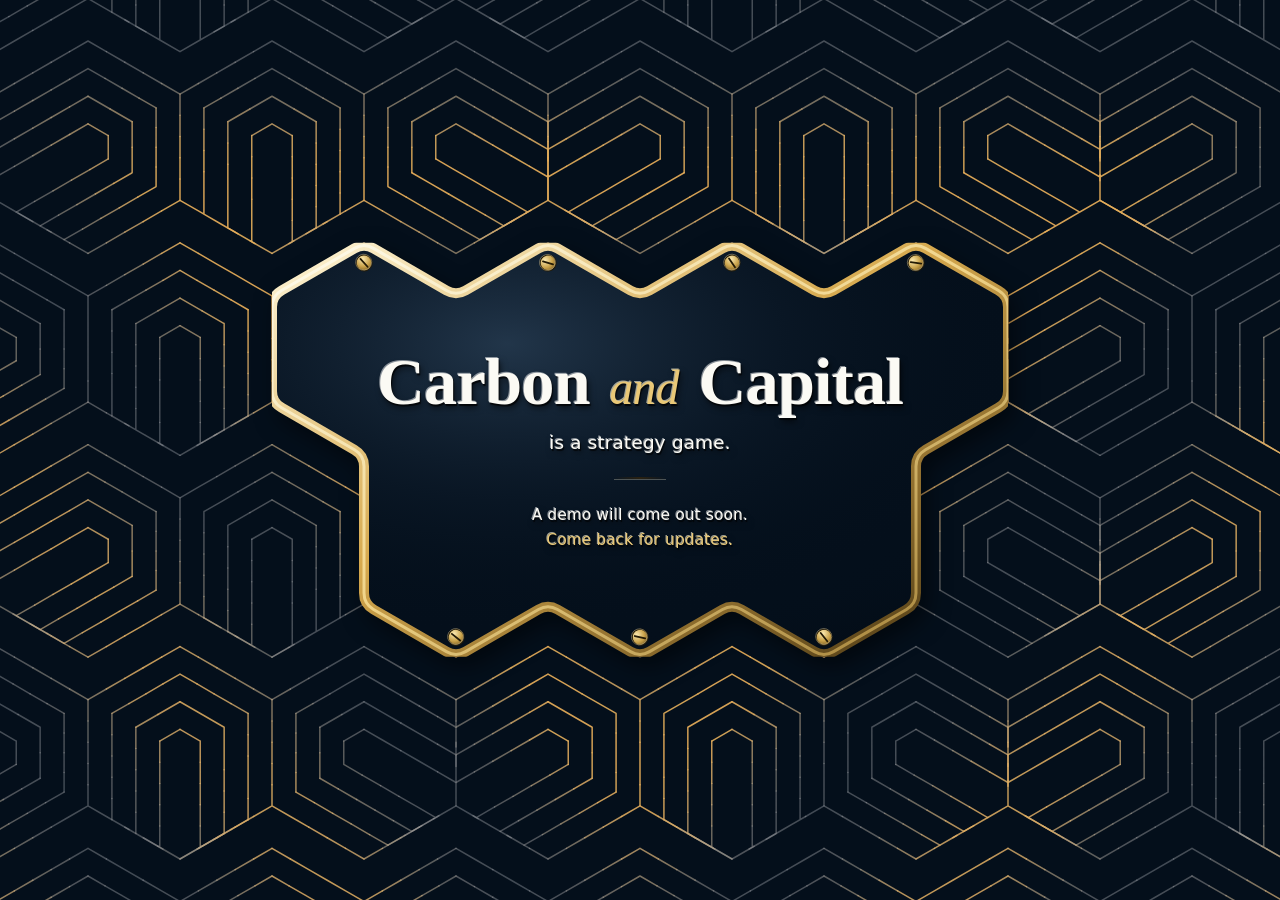
==== public/index.html @ 2b569149 "Revert to the serif title + 7-hex plate Scrap the hex-letter experiments (letters set into hexes, si" ====
<!DOCTYPE html>
<html lang="en">
<head>
  <meta charset="UTF-8">
  <meta name="viewport" content="width=device-width, initial-scale=1.0">
  <title>Carbon and Capital</title>
  <meta name="description" content="Carbon and Capital is a strategy game. A demo is coming soon.">
  <link rel="icon" href="data:image/svg+xml,%3Csvg xmlns='http://www.w3.org/2000/svg' viewBox='0 0 32 32'%3E%3Crect width='32' height='32' rx='16' fill='%230F1A17'/%3E%3Cpath d='M16 2a14 14 0 000 28z' fill='%2374B89A'/%3E%3Cpath d='M16 2a14 14 0 010 28z' fill='%23CBA255'/%3E%3C/svg%3E">
  <style>
    :root{
      --bg:#040F1B;          /* empire-view navy */
      --ink:#ECEAE1;
      --capital:#CBA255;
      --muted:#899A91;
      --rule:rgba(236,234,225,0.14);
      --font-display:"Iowan Old Style","Palatino Linotype","Book Antiqua",Palatino,Georgia,serif;
      --font-body:ui-sans-serif,system-ui,-apple-system,"Segoe UI",Roboto,Helvetica,Arial,sans-serif;
    }
    *{box-sizing:border-box;margin:0;padding:0;}
    html,body{height:100%;}
    body{
      font-family:var(--font-body);
      color:var(--ink);
      background:var(--bg);
      min-height:100svh;
      display:flex;
      align-items:center;
      justify-content:center;
      padding:2rem;
      text-align:center;
      -webkit-font-smoothing:antialiased;
      text-rendering:optimizeLegibility;
      overflow:hidden;
    }
    #hexbg{
      position:fixed;
      inset:0;
      width:100%;
      height:100%;
      z-index:0;
      pointer-events:none;
    }
    /* The metallic 7-hex plate (union of 4 top + 3 bottom hexes, gaps bridged) that the
       text sits on. Positioned to the viewport centre, matching the flex-centred <main>. */
    #plate{
      position:fixed;
      left:50%;
      top:50%;
      transform:translate(-50%,-50%);
      z-index:1;
      /* 736 = the viewBox width, so on desktop the plate renders at scale 1 and its hexes are
         exactly the background hex size (92px half-width) — the grid is then snapped to it. */
      width:min(736px,94vw);
      height:auto;
      pointer-events:none;
      /* Raised off the background: soft cast shadow down-and-right. */
      filter:drop-shadow(6px 9px 11px rgba(0,0,0,0.5));
    }
    main{
      position:relative;
      z-index:2;
      max-width:34rem;
      animation:rise .8s cubic-bezier(.2,.7,.2,1) both;
    }
    /* Embossed text on the navy plate: top-left highlight, bottom-right seat shadow, soft cast shade. */
    .emboss-white{
      color:#FBFAF4;
      text-shadow:
        -1px -1px 0.5px rgba(255,255,255,0.5),
         1px  1.5px 1px rgba(0,0,0,0.75),
         2px  4px  6px rgba(0,0,0,0.55);
    }
    .emboss-gold{
      color:#E9C877;
      text-shadow:
        -1px -1px 0.5px rgba(255,247,216,0.62),
         1px  1.5px 1px rgba(0,0,0,0.75),
         2px  4px  6px rgba(0,0,0,0.55);
    }
    .title{
      font-family:var(--font-display);
      font-weight:600;
      letter-spacing:-0.012em;
      line-height:1.04;
      font-size:clamp(1.8rem,6.5vw,4.15rem);
      margin-bottom:1rem;
    }
    .title .amp{
      font-style:italic;
      font-weight:400;
      font-size:.72em;
      padding:0 .08em;
    }
    .lede{
      font-size:clamp(.96rem,2.15vw,1.15rem);
      font-weight:400;
      letter-spacing:.01em;
    }
    /* Engraved divider groove on the metal. */
    .rule{
      width:3.25rem;
      height:2px;
      background:linear-gradient(90deg,transparent,rgba(54,38,12,0.75),transparent);
      box-shadow:0 1px 0 rgba(255,246,214,0.28);
      border:0;
      margin:1.5rem auto;
    }
    .note{
      font-size:clamp(.86rem,1.8vw,.95rem);
      line-height:1.65;
      letter-spacing:.015em;
    }
    .note strong{
      font-weight:500;
    }
    #animlabel{
      position:fixed;
      left:0.9rem;
      bottom:0.75rem;
      z-index:3;
      font-size:0.8rem;
      color:var(--muted);
      opacity:0;
      transition:opacity .4s ease;
      pointer-events:none;
    }
    @keyframes rise{
      from{opacity:0;transform:translateY(14px);}
      to{opacity:1;transform:none;}
    }
    /* Tighten the text block on small screens so it fits the (shorter) plate. */
    @media (max-width:480px){
      .title{margin-bottom:.55rem;}
      .lede{font-size:1rem;}
      .rule{margin:.85rem auto;}
      .note{line-height:1.5;font-size:.9rem;}
    }
    @media (prefers-reduced-motion:reduce){
      main{animation:none;}
    }
  </style>
</head>
<body>
  <canvas id="hexbg" aria-hidden="true"></canvas>

  <!-- Hex plate: the union outline of 7 hexes (4 top + 3 bottom), the inter-row gaps bridged
       by the two short vertical segments on the left (x=92) and right (x=644) so it reads as
       one continuous object. Navy interior (matches the background, clears the pattern); only
       the raised edge is gold, lit from top-left and darkening to the bottom-right. It is sized
       and grid-snapped by JS so its hexes line up exactly with the background lattice. -->
  <svg id="plate" viewBox="0 0 736 414.32" aria-hidden="true" preserveAspectRatio="xMidYMid meet">
    <defs>
      <linearGradient id="plateEdge" x1="0" y1="0" x2="1" y2="1">
        <stop offset="0"    stop-color="#FFF6D8"/>
        <stop offset="0.45" stop-color="#D6A94E"/>
        <stop offset="0.75" stop-color="#8A6A2C"/>
        <stop offset="1"    stop-color="#3E2E0F"/>
      </linearGradient>
      <linearGradient id="plateBead" x1="0" y1="0" x2="1" y2="1">
        <stop offset="0"    stop-color="#FFFDF0"/>
        <stop offset="0.5"  stop-color="#F0D488"/>
        <stop offset="1"    stop-color="#9C7A32"/>
      </linearGradient>
      <!-- metallic sheen over the navy interior: cool highlight top-left, deepening bottom-right -->
      <radialGradient id="navySheen" cx="0.32" cy="0.24" r="0.95">
        <stop offset="0"    stop-color="#3A5570" stop-opacity="0.55"/>
        <stop offset="0.4"  stop-color="#17293C" stop-opacity="0.28"/>
        <stop offset="0.75" stop-color="#040F1B" stop-opacity="0"/>
        <stop offset="1"    stop-color="#01060C" stop-opacity="0.55"/>
      </radialGradient>
      <radialGradient id="screwBody" cx="0.35" cy="0.3" r="0.85">
        <stop offset="0"    stop-color="#FBE9B0"/>
        <stop offset="0.55" stop-color="#C9A24A"/>
        <stop offset="1"    stop-color="#6E5320"/>
      </radialGradient>
      <g id="screw">
        <circle r="8" fill="url(#screwBody)" stroke="#241B06" stroke-width="1.3"/>
        <circle r="8" cx="-0.5" cy="-0.5" fill="none" stroke="#FFF3CE" stroke-width="0.7" opacity="0.45"/>
        <line x1="-4.6" y1="-2.6" x2="4.6" y2="2.6" stroke="#241B06" stroke-width="1.8" stroke-linecap="round"/>
      </g>
    </defs>
    <!-- navy interior + metal sheen (d set by JS with rounded corners) -->
    <path id="plateFill" fill="#040F1B" stroke="none"/>
    <path id="plateSheenP" fill="url(#navySheen)" stroke="none"/>
    <!-- 10px raised gold rim, lit top-left -> dark bottom-right, with a polished highlight bead -->
    <path id="plateRim" fill="none" stroke="url(#plateEdge)" stroke-width="10" stroke-linejoin="round" stroke-linecap="round"/>
    <path id="plateBeadP" fill="none" stroke="url(#plateBead)" stroke-width="3" stroke-linejoin="round" stroke-linecap="round"/>
    <!-- one screw per hex, ~20px inside the outer pointy vertex (top row -> top, bottom row -> bottom) -->
    <use href="#screw" transform="translate(92,20) rotate(18)"/>
    <use href="#screw" transform="translate(276,20) rotate(-13)"/>
    <use href="#screw" transform="translate(460,20) rotate(26)"/>
    <use href="#screw" transform="translate(644,20) rotate(-21)"/>
    <use href="#screw" transform="translate(184,394.32) rotate(9)"/>
    <use href="#screw" transform="translate(368,394.32) rotate(-17)"/>
    <use href="#screw" transform="translate(552,394.32) rotate(22)"/>
  </svg>

  <main>
    <h1 class="title">
      <span class="emboss-white">Carbon</span> <span class="amp emboss-gold">and</span> <span class="emboss-white">Capital</span>
    </h1>
    <p class="lede emboss-white">is a strategy game.</p>
    <div class="rule" role="presentation"></div>
    <p class="note"><strong class="emboss-white">A demo will come out soon.</strong><br><span class="emboss-gold">Come back for updates.</span></p>
  </main>
  <div id="animlabel"></div>

  <script>
  // Empire-view hex background — a direct port of the game's empire_hex_bg.gd.
  //
  // A navy backdrop tiled with regular hexagons in an offset (brick) layout, rows pulled
  // apart so the gap reads as a zig-zag separator. Inside each cell sit nested inner hexes
  // built as an anchored inward offset of the outer hex (two edges stay flush, the rest
  // move inward by a constant gap), leaning left / straight up / right, cycling along the row.
  //
  // Every line rests light grey and lights to bright gold where the animation's wavefront is.
  // Brightness is sampled per point along each subdivided edge, so the gold is a moving band
  // with a gaussian falloff, not a whole-cell fill. Four modes (keys 1-4, or "a" to cycle):
  //   1 title ripples  — triangular wavefronts (flat top, acute left/right, rounded corners)
  //                       radiating out of the title text; solid-gold crest with wide shoulders
  //   2 wave gradient  — gaussian crest bands roll diagonally across the field
  //   3 flowing glow   — an organic noise cloud of brightness drifts over the field
  //   4 hex explosions — 1 random hex erupts in an expanding ring; then 2 clash; repeat
  (function () {
    "use strict";

    const SQRT3 = 1.7320508;

    const NAVY = "#040F1B";                       // Color(0.015, 0.058, 0.105)
    const GREY = { r: 158, g: 163, b: 171, a: 0.40 };
    const GOLD = { r: 237, g: 176, b: 84,  a: 0.95 };

    // Geometry knobs (identical to the game).
    const HEX_HW = 92.0;            // cell half-width (outer hex is regular)
    const ROW_GAP_FRAC = 0.20;      // gap between rows as a fraction of cell height
    const INNER = 3;                // nested inner hexes per cell
    const GAP_FRAC = 0.26;          // inward gap between nests, as a fraction of hw
    const LINE_W = 1.5;

    const BAND = 0.46 * HEX_HW;     // gaussian half-width of the lit band
    const SEG_LEN = 18.0;           // px between sampled points along each edge

    // Animation 1 — triangular ripples radiating from the title text.
    const R_WAVELEN = 300.0;        // px between successive triangle rings
    const R_SPEED = 0.42;           // rings per second, expanding outward
    const R_CORE_HALF = 15.0;       // half of the 30px solid-gold crest
    const R_BAND = 64.0;            // px gaussian shoulder each side of the core (~2x the old width)
    const R_ROUND = 26.0;           // corner-rounding radius in px (softens the triangle's max)
    // Downward triangle (flat top, acute left/right corners) — shape only; growth is homothetic
    // about its incentre, which we pin to the text centre. Corners: top-left, top-right, apex.
    const R_TRI = [[-1.0, -0.5], [1.0, -0.5], [0.0, 0.78]];
    // Animation 2 — wave gradient.
    const A2_DIR = { x: 0.80, y: 0.60 };
    const A2_WAVELEN = 300.0;
    const A2_SPEED = 0.5;
    // Animation 3 — flowing glow.
    const A3_SCALE = 0.0016;
    const A3_DRIFTX = 24.0;
    const A3_DRIFTY = 8.0;
    const A3_LO = 0.42;
    const A3_HI = 0.74;
    // Animation 4 — hex explosions.
    const A4_SPEED = 520.0;
    const A4_LIFE = 2.6;

    const LEVELS = 32;              // brightness quantisation for batched strokes

    const canvas = document.getElementById("hexbg");
    const ctx = canvas.getContext("2d");
    const label = document.getElementById("animlabel");

    let mode = 1;
    let t = 0;
    let lastTs = null;
    let W = 0, H = 0;
    let loops = [];                 // Array<Float32Array> — flattened x,y point pairs
    let C = { x: 0, y: 0 };         // ripple origin = centre of the title text
    let triN = [];                  // unit outward normals of the ripple triangle's 3 edges
    let gridOX = 0, gridOY = 0;     // phase shift so a 7-hex cluster lands under the centred plate
    let explosions = [];            // anim 4: {ox, oy, t0}
    let nextCount = 1;

    // Pre-mixed stroke styles, grey -> gold (colour AND alpha lerp, as in the game).
    const styles = [];
    for (let i = 0; i < LEVELS; i++) {
      const f = i / (LEVELS - 1);
      const r = Math.round(GREY.r + (GOLD.r - GREY.r) * f);
      const g = Math.round(GREY.g + (GOLD.g - GREY.g) * f);
      const b = Math.round(GREY.b + (GOLD.b - GREY.b) * f);
      const a = GREY.a + (GOLD.a - GREY.a) * f;
      styles.push("rgba(" + r + "," + g + "," + b + "," + a.toFixed(3) + ")");
    }

    // Deterministic RNG (the game never uses global randf).
    function mulberry32(seed) {
      let s = seed >>> 0;
      return function () {
        s = (s + 0x6D2B79F5) >>> 0;
        let z = s;
        z = Math.imul(z ^ (z >>> 15), z | 1);
        z ^= z + Math.imul(z ^ (z >>> 7), z | 61);
        return ((z ^ (z >>> 14)) >>> 0) / 4294967296;
      };
    }
    const rng = mulberry32(20260626);

    // --- 2D simplex noise (Gustavson), seeded — anim 3's FastNoiseLite stand-in. ---
    const perm = new Uint8Array(512);
    (function () {
      const p = new Uint8Array(256);
      for (let i = 0; i < 256; i++) p[i] = i;
      const nrng = mulberry32(1337);
      for (let i = 255; i > 0; i--) {
        const j = Math.floor(nrng() * (i + 1));
        const tmp = p[i]; p[i] = p[j]; p[j] = tmp;
      }
      for (let i = 0; i < 512; i++) perm[i] = p[i & 255];
    })();
    const GRAD = [1,1,-1,1,1,-1,-1,-1,1,0,-1,0,1,0,-1,0,0,1,0,-1,0,1,0,-1];
    const F2 = 0.5 * (Math.sqrt(3) - 1);
    const G2 = (3 - Math.sqrt(3)) / 6;
    function simplex2(xin, yin) {
      let n0 = 0, n1 = 0, n2 = 0;
      const s = (xin + yin) * F2;
      const i = Math.floor(xin + s), j = Math.floor(yin + s);
      const tt = (i + j) * G2;
      const x0 = xin - (i - tt), y0 = yin - (j - tt);
      let i1, j1;
      if (x0 > y0) { i1 = 1; j1 = 0; } else { i1 = 0; j1 = 1; }
      const x1 = x0 - i1 + G2, y1 = y0 - j1 + G2;
      const x2 = x0 - 1 + 2 * G2, y2 = y0 - 1 + 2 * G2;
      const ii = i & 255, jj = j & 255;
      let t0 = 0.5 - x0 * x0 - y0 * y0;
      if (t0 > 0) {
        t0 *= t0;
        const gi = (perm[ii + perm[jj]] % 12) * 2;
        n0 = t0 * t0 * (GRAD[gi] * x0 + GRAD[gi + 1] * y0);
      }
      let t1 = 0.5 - x1 * x1 - y1 * y1;
      if (t1 > 0) {
        t1 *= t1;
        const gi = (perm[ii + i1 + perm[jj + j1]] % 12) * 2;
        n1 = t1 * t1 * (GRAD[gi] * x1 + GRAD[gi + 1] * y1);
      }
      let t2 = 0.5 - x2 * x2 - y2 * y2;
      if (t2 > 0) {
        t2 *= t2;
        const gi = (perm[ii + 1 + perm[jj + 1]] % 12) * 2;
        n2 = t2 * t2 * (GRAD[gi] * x2 + GRAD[gi + 1] * y2);
      }
      return 70 * (n0 + n1 + n2);   // ~[-1, 1]
    }

    function posmod(n, m) { return ((n % m) + m) % m; }
    function smoothstep(lo, hi, x) {
      const u = Math.min(1, Math.max(0, (x - lo) / (hi - lo)));
      return u * u * (3 - 2 * u);
    }

    // -----------------------------------------------------------------------------
    // Static geometry — built once per size; per frame only colours are computed.
    // -----------------------------------------------------------------------------

    // Regular pointy-top hexagon vertices. hw = half-width, ht = half-height, sh = |y| of side verts.
    function hexVerts(cx, cy, hw, ht, sh) {
      return [
        [cx, cy - ht],        // top peak
        [cx + hw, cy - sh],   // top-right shoulder
        [cx + hw, cy + sh],   // bottom-right shoulder
        [cx, cy + ht],        // bottom peak
        [cx - hw, cy + sh],   // bottom-left shoulder
        [cx - hw, cy - sh],   // top-left shoulder
      ];
    }

    // Subdivide one closed loop (last point == first) to ~SEG_LEN spacing.
    function collectLoop(corners) {
      const pts = [];
      const n = corners.length - 1;
      for (let i = 0; i < n; i++) {
        const a = corners[i], b = corners[i + 1];
        const d = Math.hypot(b[0] - a[0], b[1] - a[1]);
        const segs = Math.max(1, Math.floor(d / SEG_LEN));
        for (let s = 0; s < segs; s++) {
          const f = s / segs;
          pts.push(a[0] + (b[0] - a[0]) * f, a[1] + (b[1] - a[1]) * f);
        }
      }
      pts.push(corners[n][0], corners[n][1]);
      loops.push(new Float32Array(pts));
    }

    function intersectLines(n0x, n0y, b0, n1x, n1y, b1) {
      const det = n0x * n1y - n0y * n1x;
      if (Math.abs(det) < 1e-6) return [0, 0];
      return [(b0 * n1y - b1 * n0y) / det, (n0x * b1 - n1x * b0) / det];
    }

    // One cell: the regular outer hex, then INNER hexes as an anchored inward offset —
    // the two anchored edges stay flush with the outer hex, every other edge moves inward
    // by k*gap, staying parallel (angles preserved). Variants cycle the anchor along the row.
    function collectCell(cx, cy, hw, ht, sh, variant) {
      const verts = hexVerts(cx, cy, hw, ht, sh);
      collectLoop(verts.concat([verts[0]]));

      let ea0 = 2, ea1 = 3;                       // straight-up: anchor sides 3 & 4
      if (variant === 0) { ea0 = 3; ea1 = 4; }    // lean-left
      else if (variant === 2) { ea0 = 1; ea1 = 2; } // lean-right

      const nrm = [], base = [];
      for (let i = 0; i < 6; i++) {
        const a = verts[i], b = verts[(i + 1) % 6];
        const mx = (a[0] + b[0]) * 0.5, my = (a[1] + b[1]) * 0.5;
        let nx = -(b[1] - a[1]), ny = b[0] - a[0];
        if (nx * (cx - mx) + ny * (cy - my) < 0) { nx = -nx; ny = -ny; }
        const len = Math.hypot(nx, ny);
        nx /= len; ny /= len;
        nrm.push([nx, ny]);
        base.push(nx * a[0] + ny * a[1]);
      }

      const gap = GAP_FRAC * hw;
      for (let k = 1; k <= INNER; k++) {
        if (k * gap >= hw * 0.95) break;
        const corners = [];
        for (let j = 0; j < 6; j++) {
          const i0 = (j + 5) % 6, i1 = j;
          const b0 = base[i0] + (i0 === ea0 || i0 === ea1 ? 0 : k * gap);
          const b1 = base[i1] + (i1 === ea0 || i1 === ea1 ? 0 : k * gap);
          corners.push(intersectLines(nrm[i0][0], nrm[i0][1], b0, nrm[i1][0], nrm[i1][1], b1));
        }
        corners.push(corners[0]);
        collectLoop(corners);
      }
    }

    function cellSpacing() {
      const ht = HEX_HW * 2 / SQRT3;
      return {
        hw: HEX_HW, ht: ht, sh: 0.5 * ht,
        colSp: 2 * HEX_HW,
        rowSp: ht + 0.5 * ht + ROW_GAP_FRAC * 2 * ht,
      };
    }

    // Phase-shift the whole lattice by (gridOX, gridOY) so one 7-hex cluster (4 top + 3 bottom)
    // lands exactly under the centred plate. The plate's A cell (its top-left hex) should sit at
    // plateCentre + (viewBoxA - viewBoxCentre) * scale; we snap the nearest grid cell there.
    function computeGridOffset() {
      const g = cellSpacing();
      const plate = document.getElementById("plate");
      if (!plate) { gridOX = 0; gridOY = 0; return; }
      const r = plate.getBoundingClientRect();
      const scale = r.width / 736;                 // viewBox width is 736
      const pcx = r.left + r.width / 2, pcy = r.top + r.height / 2;
      // A cell centre relative to the plate centre (viewBox A = 92,106.235; centre = 368,207.16)
      const ax = pcx + (92 - 368) * scale;
      const ay = pcy + (106.235 - 207.16) * scale;
      const rr0 = Math.round(ay / g.rowSp);
      gridOY = ay - rr0 * g.rowSp;
      const off = posmod(rr0, 2) * g.hw;
      const c0 = Math.round((ax - off) / g.colSp);
      gridOX = ax - (c0 * g.colSp + off);
    }

    function rebuildGeometry() {
      loops = [];
      const g = cellSpacing();
      const cols = Math.floor(W / g.colSp) + 4;
      const rows = Math.floor(H / g.rowSp) + 4;
      for (let rr = -2; rr < rows; rr++) {
        for (let c = -2; c < cols; c++) {
          const cx = c * g.colSp + posmod(rr, 2) * g.hw + gridOX;
          const cy = rr * g.rowSp + gridOY;
          collectCell(cx, cy, g.hw, g.ht, g.sh, posmod(c, 3));
        }
      }
    }

    // Unit outward normals of the ripple triangle's three edges (shape is constant).
    function buildTriNormals() {
      const p = R_TRI;
      const cx = (p[0][0] + p[1][0] + p[2][0]) / 3;
      const cy = (p[0][1] + p[1][1] + p[2][1]) / 3;
      triN = [];
      for (let i = 0; i < 3; i++) {
        const a = p[i], b = p[(i + 1) % 3];
        let nx = -(b[1] - a[1]), ny = (b[0] - a[0]);     // perpendicular to the edge
        const mx = (a[0] + b[0]) / 2, my = (a[1] + b[1]) / 2;
        if (nx * (mx - cx) + ny * (my - cy) < 0) { nx = -nx; ny = -ny; }   // point outward
        const L = Math.hypot(nx, ny);
        triN.push([nx / L, ny / L]);
      }
    }

    // Ripple origin = centre of the title + tagline block, measured from the DOM.
    function measureTextCenter() {
      const title = document.querySelector(".title");
      const lede = document.querySelector(".lede");
      if (!title) { C = { x: W / 2, y: H * 0.42 }; return; }
      const r1 = title.getBoundingClientRect();
      const r2 = lede ? lede.getBoundingClientRect() : r1;
      const left = Math.min(r1.left, r2.left), right = Math.max(r1.right, r2.right);
      const top = Math.min(r1.top, r2.top), bottom = Math.max(r1.bottom, r2.bottom);
      C = { x: (left + right) / 2, y: (top + bottom) / 2 };
    }

    function randomCellCenter() {
      const g = cellSpacing();
      const c = Math.floor(rng() * (Math.max(Math.floor(W / g.colSp), 1) + 1));
      const rr = Math.floor(rng() * (Math.max(Math.floor(H / g.rowSp), 1) + 1));
      return [c * g.colSp + posmod(rr, 2) * g.hw + gridOX, rr * g.rowSp + gridOY];
    }

    // -----------------------------------------------------------------------------
    // Brightness field — sampled per point, in [0,1]. The grey->gold lerp uses this.
    // -----------------------------------------------------------------------------

    // Triangular "distance" from the text: a soft-max of the three edge half-planes. With unit
    // normals this has |gradient| ~= 1, so it reads in pixels; its level sets are similar
    // triangles growing from the incentre (pinned to C). The soft-max rounds the corners.
    function triDist(vx, vy) {
      const t0 = triN[0][0] * vx + triN[0][1] * vy;
      const t1 = triN[1][0] * vx + triN[1][1] * vy;
      const t2 = triN[2][0] * vx + triN[2][1] * vy;
      const m = Math.max(t0, t1, t2);
      const k = 1.0 / R_ROUND;
      return m + Math.log(Math.exp((t0 - m) * k) + Math.exp((t1 - m) * k) + Math.exp((t2 - m) * k)) / k;
    }

    function bTextRipple(px, py) {
      const D = triDist(px - C.x, py - C.y);
      const u = D / R_WAVELEN - t * R_SPEED;
      const off = Math.abs((u - Math.round(u)) * R_WAVELEN);   // px to the nearest crest
      let b;
      if (off <= R_CORE_HALF) {
        b = 1.0;                                               // 30px solid-gold crest
      } else {
        const x = (off - R_CORE_HALF) / R_BAND;                // wide gaussian shoulders
        b = Math.exp(-x * x);
      }
      // Soften rings toward the far edges so the field doesn't read as a flat plaid.
      const fade = 1.0 - 0.5 * Math.min(1.0, D / Math.hypot(W, H));
      return b * fade;
    }

    function bWave(px, py) {
      const u = (px * A2_DIR.x + py * A2_DIR.y) / A2_WAVELEN - t * A2_SPEED;
      const x = (Math.abs(u - Math.round(u)) * A2_WAVELEN) / BAND;
      return Math.exp(-x * x);
    }

    function bGlow(px, py) {
      const n = simplex2((px + t * A3_DRIFTX) * A3_SCALE, (py + t * A3_DRIFTY) * A3_SCALE);
      return smoothstep(A3_LO, A3_HI, n * 0.5 + 0.5);
    }

    function bExplode(px, py) {
      let b = 0;
      for (let i = 0; i < explosions.length; i++) {
        const ex = explosions[i];
        const age = t - ex.t0;
        if (age < 0 || age > A4_LIFE) continue;
        const d = Math.hypot(px - ex.ox, py - ex.oy);
        const x = (d - age * A4_SPEED) / BAND;
        b += Math.exp(-x * x) * Math.sin(Math.PI * (age / A4_LIFE));
      }
      return Math.min(b, 1);
    }

    function brightness(px, py) {
      switch (mode) {
        case 1: return bTextRipple(px, py);
        case 2: return bWave(px, py);
        case 3: return bGlow(px, py);
        case 4: return bExplode(px, py);
      }
      return 0;
    }

    // Anim 4 state machine: when the batch fades, spawn the next — 1 hex, then 2, then 1…
    function updateExplosions() {
      explosions = explosions.filter(function (ex) { return t - ex.t0 <= A4_LIFE; });
      if (explosions.length === 0) {
        for (let i = 0; i < nextCount; i++) {
          const c = randomCellCenter();
          explosions.push({ ox: c[0], oy: c[1], t0: t });
        }
        nextCount = nextCount === 1 ? 2 : 1;
      }
    }

    // -----------------------------------------------------------------------------
    // Render — segments bucketed by quantised brightness so each frame is LEVELS strokes.
    // -----------------------------------------------------------------------------

    let buckets = [];
    function draw() {
      ctx.fillStyle = NAVY;
      ctx.fillRect(0, 0, W, H);

      if (buckets.length !== LEVELS) {
        buckets = [];
        for (let i = 0; i < LEVELS; i++) buckets.push([]);
      } else {
        for (let i = 0; i < LEVELS; i++) buckets[i].length = 0;
      }

      for (let li = 0; li < loops.length; li++) {
        const pts = loops[li];
        let bx = pts[0], by = pts[1];
        let bb = brightness(bx, by);
        for (let i = 2; i < pts.length; i += 2) {
          const nx = pts[i], ny = pts[i + 1];
          const nb = brightness(nx, ny);
          const lvl = Math.min(LEVELS - 1, Math.round(((bb + nb) * 0.5) * (LEVELS - 1)));
          buckets[lvl].push(bx, by, nx, ny);
          bx = nx; by = ny; bb = nb;
        }
      }

      ctx.lineWidth = LINE_W;
      ctx.lineCap = "round";
      for (let lvl = 0; lvl < LEVELS; lvl++) {
        const segs = buckets[lvl];
        if (segs.length === 0) continue;
        ctx.strokeStyle = styles[lvl];
        ctx.beginPath();
        for (let i = 0; i < segs.length; i += 4) {
          ctx.moveTo(segs[i], segs[i + 1]);
          ctx.lineTo(segs[i + 2], segs[i + 3]);
        }
        ctx.stroke();
      }
    }

    const reducedMotion = window.matchMedia("(prefers-reduced-motion: reduce)").matches;

    function frame(ts) {
      if (lastTs !== null) t += Math.min(0.1, (ts - lastTs) / 1000);
      lastTs = ts;
      if (mode === 4) updateExplosions();
      draw();
      if (!reducedMotion) requestAnimationFrame(frame);
    }

    function resize() {
      const dpr = Math.min(2, window.devicePixelRatio || 1);
      W = window.innerWidth;
      H = window.innerHeight;
      canvas.width = Math.round(W * dpr);
      canvas.height = Math.round(H * dpr);
      ctx.setTransform(dpr, 0, 0, dpr, 0, 0);
      computeGridOffset();
      rebuildGeometry();
      buildTriNormals();
      measureTextCenter();
      if (reducedMotion) draw();
    }

    const ANIM_NAMES = {
      1: "1 · title ripples",
      2: "2 · wave gradient",
      3: "3 · flowing glow",
      4: "4 · hex explosions",
    };
    let labelTimer = null;
    function setMode(n) {
      mode = Math.min(4, Math.max(1, n));
      explosions = [];
      nextCount = 1;
      label.textContent = ANIM_NAMES[mode];
      label.style.opacity = "1";
      clearTimeout(labelTimer);
      labelTimer = setTimeout(function () { label.style.opacity = "0"; }, 1800);
    }
    window.addEventListener("keydown", function (e) {
      if (e.key === "a" || e.key === "A") setMode(mode % 4 + 1);
      else if (e.key >= "1" && e.key <= "4") setMode(parseInt(e.key, 10));
    });
    window.setAnim = setMode;   // console handle, mirrors the game's `anim` cheat

    let resizeTimer = null;
    window.addEventListener("resize", function () {
      clearTimeout(resizeTimer);
      resizeTimer = setTimeout(resize, 150);
    });

    // The plate outline (viewBox coords) — 4 top hexes + 3 bottom, inter-row gaps bridged.
    // Rendered with slightly rounded corners so the sharp hex points don't read as cut-offs.
    const PLATE_POINTS = [
      [0, 53.12], [92, 0], [184, 53.12], [276, 0], [368, 53.12], [460, 0], [552, 53.12],
      [644, 0], [736, 53.12], [736, 159.35], [644, 212.47], [644, 254.96], [644, 361.20],
      [552, 414.32], [460, 361.20], [368, 414.32], [276, 361.20], [184, 414.32],
      [92, 361.20], [92, 254.96], [92, 212.47], [0, 159.35],
    ];
    function roundedPathD(pts, r) {
      const n = pts.length;
      let d = "";
      for (let i = 0; i < n; i++) {
        const p0 = pts[(i - 1 + n) % n], p1 = pts[i], p2 = pts[(i + 1) % n];
        const v1x = p0[0] - p1[0], v1y = p0[1] - p1[1];
        const v2x = p2[0] - p1[0], v2y = p2[1] - p1[1];
        const l1 = Math.hypot(v1x, v1y), l2 = Math.hypot(v2x, v2y);
        const r1 = Math.min(r, l1 * 0.5), r2 = Math.min(r, l2 * 0.5);
        const bx = p1[0] + v1x / l1 * r1, by = p1[1] + v1y / l1 * r1;
        const ax = p1[0] + v2x / l2 * r2, ay = p1[1] + v2y / l2 * r2;
        d += (i === 0 ? "M " : " L ") + bx.toFixed(2) + " " + by.toFixed(2);
        d += " Q " + p1[0] + " " + p1[1] + " " + ax.toFixed(2) + " " + ay.toFixed(2);
      }
      return d + " Z";
    }
    (function buildPlatePath() {
      const d = roundedPathD(PLATE_POINTS, 11);
      ["plateFill", "plateSheenP", "plateRim", "plateBeadP"].forEach(function (id) {
        const el = document.getElementById(id);
        if (el) el.setAttribute("d", d);
      });
    })();

    resize();
    if (reducedMotion) draw();
    else requestAnimationFrame(frame);
  })();
  </script>

  <!-- Visitor analytics -->
  <script data-goatcounter="https://carbonandcapital.goatcounter.com/count"
        async src="//gc.zgo.at/count.js"></script>
</body>
</html>
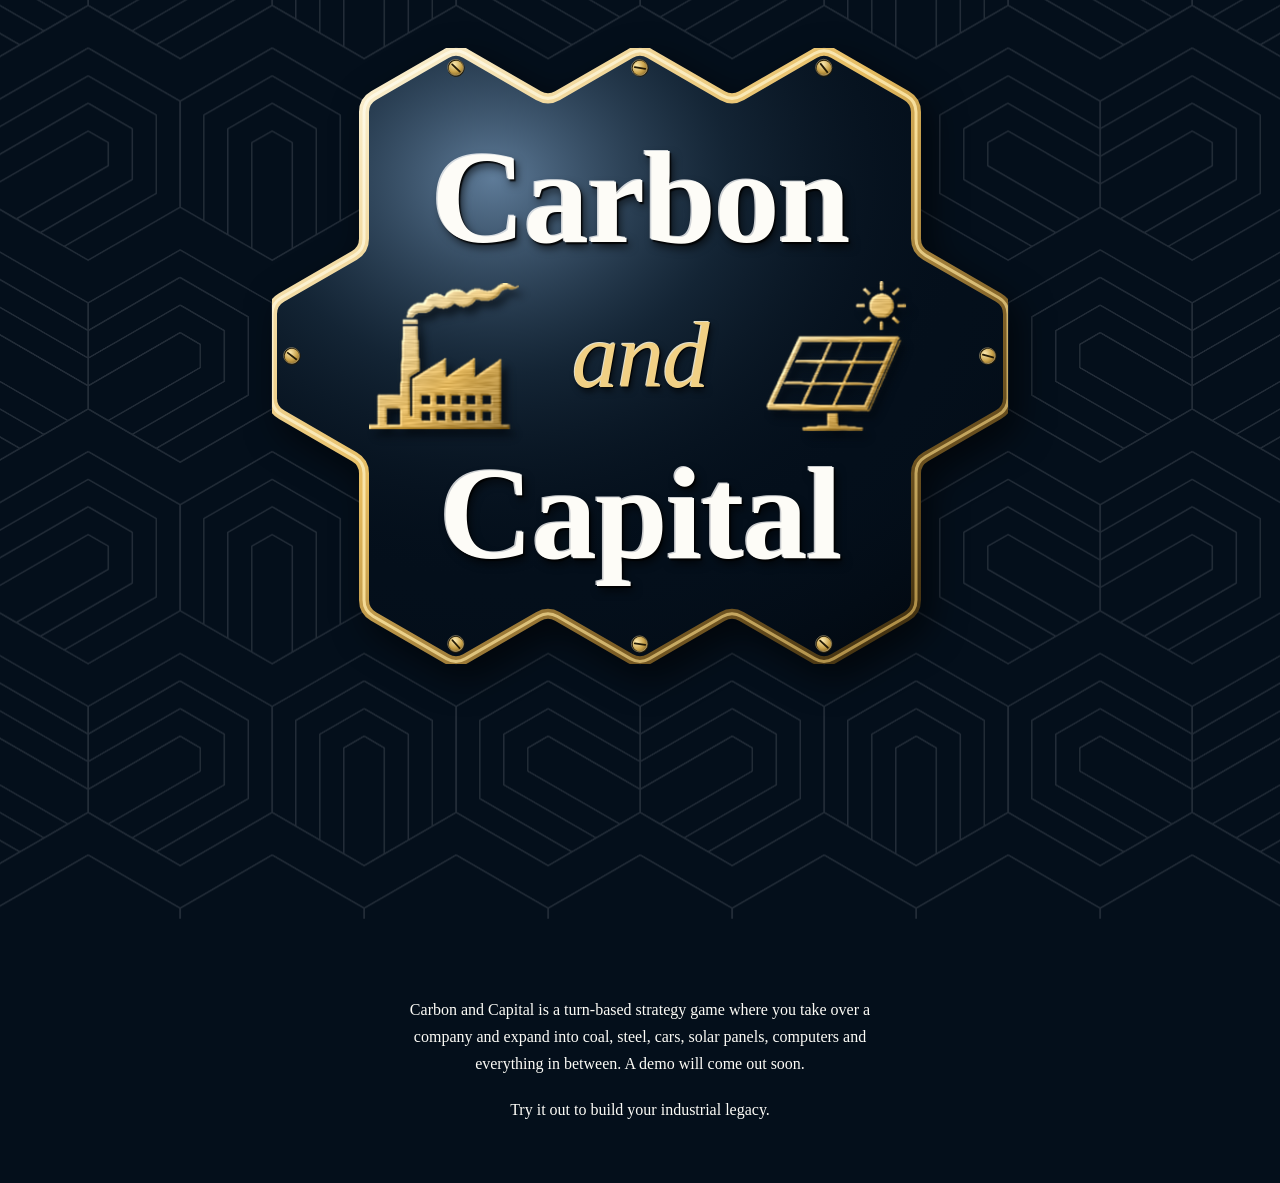
==== commit da9e7aed: "Promote the cover page to the home page; stamp the build on /download SWAP. public/cover/index.html " ====
--- a/public/index.html
+++ b/public/index.html
@@ -1,10 +1,12 @@
 <!DOCTYPE html>
 <html lang="en">
 <head>
+  <!-- /cover — standalone utility page (noindex, no analytics); may diverge from the homepage. -->
   <meta charset="UTF-8">
   <meta name="viewport" content="width=device-width, initial-scale=1.0">
   <title>Carbon and Capital</title>
   <meta name="description" content="Carbon and Capital is a strategy game. A demo is coming soon.">
+  <meta name="robots" content="noindex">
   <link rel="icon" href="data:image/svg+xml,%3Csvg xmlns='http://www.w3.org/2000/svg' viewBox='0 0 32 32'%3E%3Crect width='32' height='32' rx='16' fill='%230F1A17'/%3E%3Cpath d='M16 2a14 14 0 000 28z' fill='%2374B89A'/%3E%3Cpath d='M16 2a14 14 0 010 28z' fill='%23CBA255'/%3E%3C/svg%3E">
   <style>
     :root{
@@ -17,73 +19,121 @@
       --font-body:ui-sans-serif,system-ui,-apple-system,"Segoe UI",Roboto,Helvetica,Arial,sans-serif;
     }
     *{box-sizing:border-box;margin:0;padding:0;}
-    html,body{height:100%;}
+    html{height:100%;background:var(--bg);}
     body{
       font-family:var(--font-body);
       color:var(--ink);
-      background:var(--bg);
+      /* Tiled hex-lattice background: scrolls natively with the page (no canvas), so it moves in
+         lockstep with the plate + text; the html navy shows on overscroll bounce. Size scales with
+         the plate (tile = 552 viewBox units = 0.75 of the 736 plate width); --bg-x/--bg-y are
+         phase-set by JS so the background hexes line up with the plate hexes at every resolution. */
+      background-color:var(--bg);
+      background-image:url("hex-tile.png");
+      background-repeat:repeat;
+      background-size:calc(min(736px,94vw) * 0.75) auto;
+      background-position:var(--bg-x,0) var(--bg-y,0);
       min-height:100svh;
+      position:relative;
       display:flex;
-      align-items:center;
-      justify-content:center;
-      padding:2rem;
-      text-align:center;
+      flex-direction:column;
       -webkit-font-smoothing:antialiased;
       text-rendering:optimizeLegibility;
-      overflow:hidden;
-    }
-    #hexbg{
-      position:fixed;
-      inset:0;
-      width:100%;
-      height:100%;
-      z-index:0;
-      pointer-events:none;
     }
     /* The metallic 7-hex plate (union of 4 top + 3 bottom hexes, gaps bridged) that the
        text sits on. Positioned to the viewport centre, matching the flex-centred <main>. */
     #plate{
-      position:fixed;
-      left:50%;
-      top:50%;
-      transform:translate(-50%,-50%);
-      z-index:1;
-      /* 736 = the viewBox width, so on desktop the plate renders at scale 1 and its hexes are
-         exactly the background hex size (92px half-width) — the grid is then snapped to it. */
-      width:min(736px,94vw);
+      display:block;
+      width:100%;
       height:auto;
       pointer-events:none;
       /* Raised off the background: soft cast shadow down-and-right. */
-      filter:drop-shadow(6px 9px 11px rgba(0,0,0,0.5));
-    }
+      filter:drop-shadow(9px 13px 17px rgba(0,0,0,0.6));
+    }
+    /* Text frame locked to the plate: same box as #plate, so the title scales in lockstep
+       with the navy plate at every resolution (no mobile / DPI mismatch). */
     main{
-      position:relative;
+      position:absolute;
+      inset:0;
       z-index:2;
-      max-width:34rem;
-      animation:rise .8s cubic-bezier(.2,.7,.2,1) both;
-    }
+      pointer-events:none;
+    }
+    /* --- scrolling landing layout: emblem on top, full-width navy panel below --- */
+    .hero{
+      position:relative;
+      z-index:1;
+      display:flex;
+      justify-content:center;
+      padding:min(6vh,3rem) 3vw 0;
+    }
+    .emblem{
+      position:relative;
+      width:min(736px,94vw);
+    }
+    /* Second navy plate: full-width, hex-toothed top (teeth sized to the bg hexes), flex-grows
+       to the bottom of the scroll area and beyond if more content is added. */
+    .panel{
+      position:relative;
+      z-index:1;
+      flex:1 0 auto;
+      margin-top:calc(min(736px,94vw) * 0.346);     /* sawtooth tips a full hex row (rowSp) below the emblem */
+      background:var(--bg);
+      padding-bottom:60px;
+    }
+    .panel::before{
+      content:"";
+      position:absolute;
+      left:0;
+      right:0;
+      top:calc(min(736px,94vw) * -0.0722);          /* tooth depth (valley -> tip) */
+      height:calc(min(736px,94vw) * 0.0722);
+      background:url("data:image/svg+xml,%3Csvg xmlns='http://www.w3.org/2000/svg' viewBox='0 0 184 53.12' preserveAspectRatio='none'%3E%3Cpath d='M0 53.12 L92 0 L184 53.12 Z' fill='%23040F1B'/%3E%3C/svg%3E") repeat-x;
+      background-size:calc(min(736px,94vw) * 0.25) 100%;   /* one hex-pair wide */
+      background-position:var(--tooth-x,0) top;
+    }
+    .panel-body{
+      max-width:40rem;
+      margin:0 auto;
+      padding:calc(min(736px,94vw) * 0.0722 + 1.5rem) 6vw 0;
+      font-family:var(--font-display);
+      font-size:16px;
+      line-height:1.7;
+      color:#FDFCF7;
+      text-align:center;
+    }
+    .blurb{margin:0 0 1.15em;}
+    .blurb:last-child{margin:0;}
     /* Embossed text on the navy plate: top-left highlight, bottom-right seat shadow, soft cast shade. */
     .emboss-white{
-      color:#FBFAF4;
+      color:#FDFCF7;
       text-shadow:
-        -1px -1px 0.5px rgba(255,255,255,0.5),
-         1px  1.5px 1px rgba(0,0,0,0.75),
-         2px  4px  6px rgba(0,0,0,0.55);
+        -0.0115em -0.0115em 0.004em rgba(255,255,255,0.78),
+         0.0115em  0.015em 0.0115em rgba(0,0,0,0.9),
+         0.023em  0.038em 0.069em rgba(0,0,0,0.62);
     }
     .emboss-gold{
-      color:#E9C877;
+      color:#F1D084;
       text-shadow:
-        -1px -1px 0.5px rgba(255,247,216,0.62),
-         1px  1.5px 1px rgba(0,0,0,0.75),
-         2px  4px  6px rgba(0,0,0,0.55);
+        -0.0115em -0.0115em 0.004em rgba(255,249,224,0.88),
+         0.0115em  0.015em 0.0115em rgba(0,0,0,0.9),
+         0.023em  0.038em 0.069em rgba(0,0,0,0.62);
     }
     .title{
+      margin:0;
+      height:100%;
+      display:flex;
+      flex-direction:column;
+      justify-content:space-between;
+      align-items:center;
+      /* offset from the INNER edge of the top/bottom hex rows (the valleys, not the tips),
+         so Carbon/Capital sit further toward the middle; scales with the plate */
+      padding:calc(min(736px,94vw) * 0.115) 0;
       font-family:var(--font-display);
       font-weight:600;
       letter-spacing:-0.012em;
-      line-height:1.04;
-      font-size:clamp(1.8rem,6.5vw,4.15rem);
-      margin-bottom:1rem;
+      line-height:1;
+      /* font tied to the plate width -> text can never outgrow or undershoot the plate */
+      font-size:calc(min(736px,94vw) * 0.177);
+      animation:rise .8s cubic-bezier(.2,.7,.2,1) both;
     }
     .title .amp{
       font-style:italic;
@@ -113,60 +163,43 @@
     .note strong{
       font-weight:500;
     }
-    #animlabel{
-      position:fixed;
-      left:0.9rem;
-      bottom:0.75rem;
-      z-index:3;
-      font-size:0.8rem;
-      color:var(--muted);
-      opacity:0;
-      transition:opacity .4s ease;
-      pointer-events:none;
-    }
     @keyframes rise{
       from{opacity:0;transform:translateY(14px);}
       to{opacity:1;transform:none;}
     }
-    /* Tighten the text block on small screens so it fits the (shorter) plate. */
-    @media (max-width:480px){
-      .title{margin-bottom:.55rem;}
-      .lede{font-size:1rem;}
-      .rule{margin:.85rem auto;}
-      .note{line-height:1.5;font-size:.9rem;}
-    }
     @media (prefers-reduced-motion:reduce){
-      main{animation:none;}
+      .title{animation:none;}
     }
   </style>
 </head>
 <body>
-  <canvas id="hexbg" aria-hidden="true"></canvas>
+  <header class="hero">
+    <div class="emblem">
 
   <!-- Hex plate: the union outline of 7 hexes (4 top + 3 bottom), the inter-row gaps bridged
        by the two short vertical segments on the left (x=92) and right (x=644) so it reads as
        one continuous object. Navy interior (matches the background, clears the pattern); only
        the raised edge is gold, lit from top-left and darkening to the bottom-right. It is sized
        and grid-snapped by JS so its hexes line up exactly with the background lattice. -->
-  <svg id="plate" viewBox="0 0 736 414.32" aria-hidden="true" preserveAspectRatio="xMidYMid meet">
+  <svg id="plate" viewBox="0 0 736 616.16" aria-hidden="true" preserveAspectRatio="xMidYMid meet">
     <defs>
       <linearGradient id="plateEdge" x1="0" y1="0" x2="1" y2="1">
-        <stop offset="0"    stop-color="#FFF6D8"/>
-        <stop offset="0.45" stop-color="#D6A94E"/>
-        <stop offset="0.75" stop-color="#8A6A2C"/>
-        <stop offset="1"    stop-color="#3E2E0F"/>
+        <stop offset="0"    stop-color="#FFFCEC"/>
+        <stop offset="0.42" stop-color="#E6BC60"/>
+        <stop offset="0.72" stop-color="#7E5F26"/>
+        <stop offset="1"    stop-color="#241A06"/>
       </linearGradient>
       <linearGradient id="plateBead" x1="0" y1="0" x2="1" y2="1">
-        <stop offset="0"    stop-color="#FFFDF0"/>
-        <stop offset="0.5"  stop-color="#F0D488"/>
+        <stop offset="0"    stop-color="#FFFFF8"/>
+        <stop offset="0.5"  stop-color="#F7DE98"/>
         <stop offset="1"    stop-color="#9C7A32"/>
       </linearGradient>
       <!-- metallic sheen over the navy interior: cool highlight top-left, deepening bottom-right -->
-      <radialGradient id="navySheen" cx="0.32" cy="0.24" r="0.95">
-        <stop offset="0"    stop-color="#3A5570" stop-opacity="0.55"/>
-        <stop offset="0.4"  stop-color="#17293C" stop-opacity="0.28"/>
-        <stop offset="0.75" stop-color="#040F1B" stop-opacity="0"/>
-        <stop offset="1"    stop-color="#01060C" stop-opacity="0.55"/>
+      <radialGradient id="navySheen" cx="0.30" cy="0.21" r="0.92">
+        <stop offset="0"    stop-color="#6E8EAE" stop-opacity="0.85"/>
+        <stop offset="0.35" stop-color="#294258" stop-opacity="0.42"/>
+        <stop offset="0.72" stop-color="#040F1B" stop-opacity="0"/>
+        <stop offset="1"    stop-color="#01060C" stop-opacity="0.62"/>
       </radialGradient>
       <radialGradient id="screwBody" cx="0.35" cy="0.3" r="0.85">
         <stop offset="0"    stop-color="#FBE9B0"/>
@@ -180,552 +213,70 @@
       </g>
     </defs>
     <!-- navy interior + metal sheen (d set by JS with rounded corners) -->
-    <path id="plateFill" fill="#040F1B" stroke="none"/>
-    <path id="plateSheenP" fill="url(#navySheen)" stroke="none"/>
+    <path id="plateFill" fill="#040F1B" stroke="none" d="M 92.00 64.12 Q 92 53.12 101.53 47.62 L 174.47 5.50 Q 184 0 193.53 5.50 L 266.47 47.62 Q 276 53.12 285.53 47.62 L 358.47 5.50 Q 368 0 377.53 5.50 L 450.47 47.62 Q 460 53.12 469.53 47.62 L 542.47 5.50 Q 552 0 561.53 5.50 L 634.47 47.62 Q 644 53.12 644.00 64.12 L 644.00 148.36 Q 644 159.36 644.00 170.36 L 644.00 190.84 Q 644 201.84 653.53 207.34 L 726.47 249.46 Q 736 254.96 736.00 265.96 L 736.00 350.20 Q 736 361.2 726.47 366.70 L 653.53 408.82 Q 644 414.32 644.00 425.32 L 644.00 445.80 Q 644 456.8 644.00 467.80 L 644.00 552.04 Q 644 563.04 634.47 568.54 L 561.53 610.66 Q 552 616.16 542.47 610.66 L 469.53 568.54 Q 460 563.04 450.47 568.54 L 377.53 610.66 Q 368 616.16 358.47 610.66 L 285.53 568.54 Q 276 563.04 266.47 568.54 L 193.53 610.66 Q 184 616.16 174.47 610.66 L 101.53 568.54 Q 92 563.04 92.00 552.04 L 92.00 467.80 Q 92 456.8 92.00 445.80 L 92.00 425.32 Q 92 414.32 82.47 408.82 L 9.53 366.70 Q 0 361.2 0.00 350.20 L 0.00 265.96 Q 0 254.96 9.53 249.46 L 82.47 207.34 Q 92 201.84 92.00 190.84 L 92.00 170.36 Q 92 159.36 92.00 148.36 Z"/>
+    <path id="plateSheenP" fill="url(#navySheen)" stroke="none" d="M 92.00 64.12 Q 92 53.12 101.53 47.62 L 174.47 5.50 Q 184 0 193.53 5.50 L 266.47 47.62 Q 276 53.12 285.53 47.62 L 358.47 5.50 Q 368 0 377.53 5.50 L 450.47 47.62 Q 460 53.12 469.53 47.62 L 542.47 5.50 Q 552 0 561.53 5.50 L 634.47 47.62 Q 644 53.12 644.00 64.12 L 644.00 148.36 Q 644 159.36 644.00 170.36 L 644.00 190.84 Q 644 201.84 653.53 207.34 L 726.47 249.46 Q 736 254.96 736.00 265.96 L 736.00 350.20 Q 736 361.2 726.47 366.70 L 653.53 408.82 Q 644 414.32 644.00 425.32 L 644.00 445.80 Q 644 456.8 644.00 467.80 L 644.00 552.04 Q 644 563.04 634.47 568.54 L 561.53 610.66 Q 552 616.16 542.47 610.66 L 469.53 568.54 Q 460 563.04 450.47 568.54 L 377.53 610.66 Q 368 616.16 358.47 610.66 L 285.53 568.54 Q 276 563.04 266.47 568.54 L 193.53 610.66 Q 184 616.16 174.47 610.66 L 101.53 568.54 Q 92 563.04 92.00 552.04 L 92.00 467.80 Q 92 456.8 92.00 445.80 L 92.00 425.32 Q 92 414.32 82.47 408.82 L 9.53 366.70 Q 0 361.2 0.00 350.20 L 0.00 265.96 Q 0 254.96 9.53 249.46 L 82.47 207.34 Q 92 201.84 92.00 190.84 L 92.00 170.36 Q 92 159.36 92.00 148.36 Z"/>
     <!-- 10px raised gold rim, lit top-left -> dark bottom-right, with a polished highlight bead -->
-    <path id="plateRim" fill="none" stroke="url(#plateEdge)" stroke-width="10" stroke-linejoin="round" stroke-linecap="round"/>
-    <path id="plateBeadP" fill="none" stroke="url(#plateBead)" stroke-width="3" stroke-linejoin="round" stroke-linecap="round"/>
-    <!-- one screw per hex, ~20px inside the outer pointy vertex (top row -> top, bottom row -> bottom) -->
-    <use href="#screw" transform="translate(92,20) rotate(18)"/>
-    <use href="#screw" transform="translate(276,20) rotate(-13)"/>
-    <use href="#screw" transform="translate(460,20) rotate(26)"/>
-    <use href="#screw" transform="translate(644,20) rotate(-21)"/>
-    <use href="#screw" transform="translate(184,394.32) rotate(9)"/>
-    <use href="#screw" transform="translate(368,394.32) rotate(-17)"/>
-    <use href="#screw" transform="translate(552,394.32) rotate(22)"/>
+    <path id="plateRim" fill="none" stroke="url(#plateEdge)" stroke-width="10" stroke-linejoin="round" stroke-linecap="round" d="M 92.00 64.12 Q 92 53.12 101.53 47.62 L 174.47 5.50 Q 184 0 193.53 5.50 L 266.47 47.62 Q 276 53.12 285.53 47.62 L 358.47 5.50 Q 368 0 377.53 5.50 L 450.47 47.62 Q 460 53.12 469.53 47.62 L 542.47 5.50 Q 552 0 561.53 5.50 L 634.47 47.62 Q 644 53.12 644.00 64.12 L 644.00 148.36 Q 644 159.36 644.00 170.36 L 644.00 190.84 Q 644 201.84 653.53 207.34 L 726.47 249.46 Q 736 254.96 736.00 265.96 L 736.00 350.20 Q 736 361.2 726.47 366.70 L 653.53 408.82 Q 644 414.32 644.00 425.32 L 644.00 445.80 Q 644 456.8 644.00 467.80 L 644.00 552.04 Q 644 563.04 634.47 568.54 L 561.53 610.66 Q 552 616.16 542.47 610.66 L 469.53 568.54 Q 460 563.04 450.47 568.54 L 377.53 610.66 Q 368 616.16 358.47 610.66 L 285.53 568.54 Q 276 563.04 266.47 568.54 L 193.53 610.66 Q 184 616.16 174.47 610.66 L 101.53 568.54 Q 92 563.04 92.00 552.04 L 92.00 467.80 Q 92 456.8 92.00 445.80 L 92.00 425.32 Q 92 414.32 82.47 408.82 L 9.53 366.70 Q 0 361.2 0.00 350.20 L 0.00 265.96 Q 0 254.96 9.53 249.46 L 82.47 207.34 Q 92 201.84 92.00 190.84 L 92.00 170.36 Q 92 159.36 92.00 148.36 Z"/>
+    <path id="plateBeadP" fill="none" stroke="url(#plateBead)" stroke-width="3" stroke-linejoin="round" stroke-linecap="round" d="M 92.00 64.12 Q 92 53.12 101.53 47.62 L 174.47 5.50 Q 184 0 193.53 5.50 L 266.47 47.62 Q 276 53.12 285.53 47.62 L 358.47 5.50 Q 368 0 377.53 5.50 L 450.47 47.62 Q 460 53.12 469.53 47.62 L 542.47 5.50 Q 552 0 561.53 5.50 L 634.47 47.62 Q 644 53.12 644.00 64.12 L 644.00 148.36 Q 644 159.36 644.00 170.36 L 644.00 190.84 Q 644 201.84 653.53 207.34 L 726.47 249.46 Q 736 254.96 736.00 265.96 L 736.00 350.20 Q 736 361.2 726.47 366.70 L 653.53 408.82 Q 644 414.32 644.00 425.32 L 644.00 445.80 Q 644 456.8 644.00 467.80 L 644.00 552.04 Q 644 563.04 634.47 568.54 L 561.53 610.66 Q 552 616.16 542.47 610.66 L 469.53 568.54 Q 460 563.04 450.47 568.54 L 377.53 610.66 Q 368 616.16 358.47 610.66 L 285.53 568.54 Q 276 563.04 266.47 568.54 L 193.53 610.66 Q 184 616.16 174.47 610.66 L 101.53 568.54 Q 92 563.04 92.00 552.04 L 92.00 467.80 Q 92 456.8 92.00 445.80 L 92.00 425.32 Q 92 414.32 82.47 408.82 L 9.53 366.70 Q 0 361.2 0.00 350.20 L 0.00 265.96 Q 0 254.96 9.53 249.46 L 82.47 207.34 Q 92 201.84 92.00 190.84 L 92.00 170.36 Q 92 159.36 92.00 148.36 Z"/>
+    <!-- screws: 3 top row, 2 mid-row sides (mid-height on the left/right edges), 3 bottom row -->
+    <use href="#screw" transform="translate(184,20) rotate(14)"/>
+    <use href="#screw" transform="translate(368,20) rotate(-19)"/>
+    <use href="#screw" transform="translate(552,20) rotate(22)"/>
+    <use href="#screw" transform="translate(20,308.08) rotate(8)"/>
+    <use href="#screw" transform="translate(716,308.08) rotate(-14)"/>
+    <use href="#screw" transform="translate(184,596.16) rotate(18)"/>
+    <use href="#screw" transform="translate(368,596.16) rotate(-21)"/>
+    <use href="#screw" transform="translate(552,596.16) rotate(13)"/>
+    <!-- building icons: gold, embossed, raised metal with a baked cast shadow (no SVG
+         filter, PNG embedded as a data URI so nothing can drop them). ~100px, centred
+         in the end hexes: factory left, solar right. -->
+    <image href="[data-uri]" x="76.38" y="214.33" width="191.25" height="187.5"/>
+    <image href="[data-uri]" x="473.3" y="212.45" width="181.41" height="191.25"/>
   </svg>
 
   <main>
     <h1 class="title">
-      <span class="emboss-white">Carbon</span> <span class="amp emboss-gold">and</span> <span class="emboss-white">Capital</span>
+      <span class="emboss-white">Carbon</span>
+      <span class="amp emboss-gold">and</span>
+      <span class="emboss-white">Capital</span>
     </h1>
-    <p class="lede emboss-white">is a strategy game.</p>
-    <div class="rule" role="presentation"></div>
-    <p class="note"><strong class="emboss-white">A demo will come out soon.</strong><br><span class="emboss-gold">Come back for updates.</span></p>
   </main>
-  <div id="animlabel"></div>
+    </div>
+  </header>
+
+  <section class="panel">
+    <div class="panel-body">
+      <p class="blurb">Carbon and Capital is a turn-based strategy game where you take over a company and expand into coal, steel, cars, solar panels, computers and everything in between. A demo will come out soon.</p>
+      <p class="blurb">Try it out to build your industrial legacy.</p>
+    </div>
+  </section>
 
   <script>
-  // Empire-view hex background — a direct port of the game's empire_hex_bg.gd.
-  //
-  // A navy backdrop tiled with regular hexagons in an offset (brick) layout, rows pulled
-  // apart so the gap reads as a zig-zag separator. Inside each cell sit nested inner hexes
-  // built as an anchored inward offset of the outer hex (two edges stay flush, the rest
-  // move inward by a constant gap), leaning left / straight up / right, cycling along the row.
-  //
-  // Every line rests light grey and lights to bright gold where the animation's wavefront is.
-  // Brightness is sampled per point along each subdivided edge, so the gold is a moving band
-  // with a gaussian falloff, not a whole-cell fill. Four modes (keys 1-4, or "a" to cycle):
-  //   1 title ripples  — triangular wavefronts (flat top, acute left/right, rounded corners)
-  //                       radiating out of the title text; solid-gold crest with wide shoulders
-  //   2 wave gradient  — gaussian crest bands roll diagonally across the field
-  //   3 flowing glow   — an organic noise cloud of brightness drifts over the field
-  //   4 hex explosions — 1 random hex erupts in an expanding ring; then 2 clash; repeat
-  (function () {
-    "use strict";
-
-    const SQRT3 = 1.7320508;
-
-    const NAVY = "#040F1B";                       // Color(0.015, 0.058, 0.105)
-    const GREY = { r: 158, g: 163, b: 171, a: 0.40 };
-    const GOLD = { r: 237, g: 176, b: 84,  a: 0.95 };
-
-    // Geometry knobs (identical to the game).
-    const HEX_HW = 92.0;            // cell half-width (outer hex is regular)
-    const ROW_GAP_FRAC = 0.20;      // gap between rows as a fraction of cell height
-    const INNER = 3;                // nested inner hexes per cell
-    const GAP_FRAC = 0.26;          // inward gap between nests, as a fraction of hw
-    const LINE_W = 1.5;
-
-    const BAND = 0.46 * HEX_HW;     // gaussian half-width of the lit band
-    const SEG_LEN = 18.0;           // px between sampled points along each edge
-
-    // Animation 1 — triangular ripples radiating from the title text.
-    const R_WAVELEN = 300.0;        // px between successive triangle rings
-    const R_SPEED = 0.42;           // rings per second, expanding outward
-    const R_CORE_HALF = 15.0;       // half of the 30px solid-gold crest
-    const R_BAND = 64.0;            // px gaussian shoulder each side of the core (~2x the old width)
-    const R_ROUND = 26.0;           // corner-rounding radius in px (softens the triangle's max)
-    // Downward triangle (flat top, acute left/right corners) — shape only; growth is homothetic
-    // about its incentre, which we pin to the text centre. Corners: top-left, top-right, apex.
-    const R_TRI = [[-1.0, -0.5], [1.0, -0.5], [0.0, 0.78]];
-    // Animation 2 — wave gradient.
-    const A2_DIR = { x: 0.80, y: 0.60 };
-    const A2_WAVELEN = 300.0;
-    const A2_SPEED = 0.5;
-    // Animation 3 — flowing glow.
-    const A3_SCALE = 0.0016;
-    const A3_DRIFTX = 24.0;
-    const A3_DRIFTY = 8.0;
-    const A3_LO = 0.42;
-    const A3_HI = 0.74;
-    // Animation 4 — hex explosions.
-    const A4_SPEED = 520.0;
-    const A4_LIFE = 2.6;
-
-    const LEVELS = 32;              // brightness quantisation for batched strokes
-
-    const canvas = document.getElementById("hexbg");
-    const ctx = canvas.getContext("2d");
-    const label = document.getElementById("animlabel");
-
-    let mode = 1;
-    let t = 0;
-    let lastTs = null;
-    let W = 0, H = 0;
-    let loops = [];                 // Array<Float32Array> — flattened x,y point pairs
-    let C = { x: 0, y: 0 };         // ripple origin = centre of the title text
-    let triN = [];                  // unit outward normals of the ripple triangle's 3 edges
-    let gridOX = 0, gridOY = 0;     // phase shift so a 7-hex cluster lands under the centred plate
-    let explosions = [];            // anim 4: {ox, oy, t0}
-    let nextCount = 1;
-
-    // Pre-mixed stroke styles, grey -> gold (colour AND alpha lerp, as in the game).
-    const styles = [];
-    for (let i = 0; i < LEVELS; i++) {
-      const f = i / (LEVELS - 1);
-      const r = Math.round(GREY.r + (GOLD.r - GREY.r) * f);
-      const g = Math.round(GREY.g + (GOLD.g - GREY.g) * f);
-      const b = Math.round(GREY.b + (GOLD.b - GREY.b) * f);
-      const a = GREY.a + (GOLD.a - GREY.a) * f;
-      styles.push("rgba(" + r + "," + g + "," + b + "," + a.toFixed(3) + ")");
-    }
-
-    // Deterministic RNG (the game never uses global randf).
-    function mulberry32(seed) {
-      let s = seed >>> 0;
-      return function () {
-        s = (s + 0x6D2B79F5) >>> 0;
-        let z = s;
-        z = Math.imul(z ^ (z >>> 15), z | 1);
-        z ^= z + Math.imul(z ^ (z >>> 7), z | 61);
-        return ((z ^ (z >>> 14)) >>> 0) / 4294967296;
-      };
-    }
-    const rng = mulberry32(20260626);
-
-    // --- 2D simplex noise (Gustavson), seeded — anim 3's FastNoiseLite stand-in. ---
-    const perm = new Uint8Array(512);
+    // Phase-align the tiled hex background (and the panel sawtooth) to the plate, so the background
+    // hexes line up with the plate hexes at every resolution. Pure layout math, no canvas / no rAF
+    // loop — it cannot stall the renderer, and the CSS background scrolls with the page for free.
     (function () {
-      const p = new Uint8Array(256);
-      for (let i = 0; i < 256; i++) p[i] = i;
-      const nrng = mulberry32(1337);
-      for (let i = 255; i > 0; i--) {
-        const j = Math.f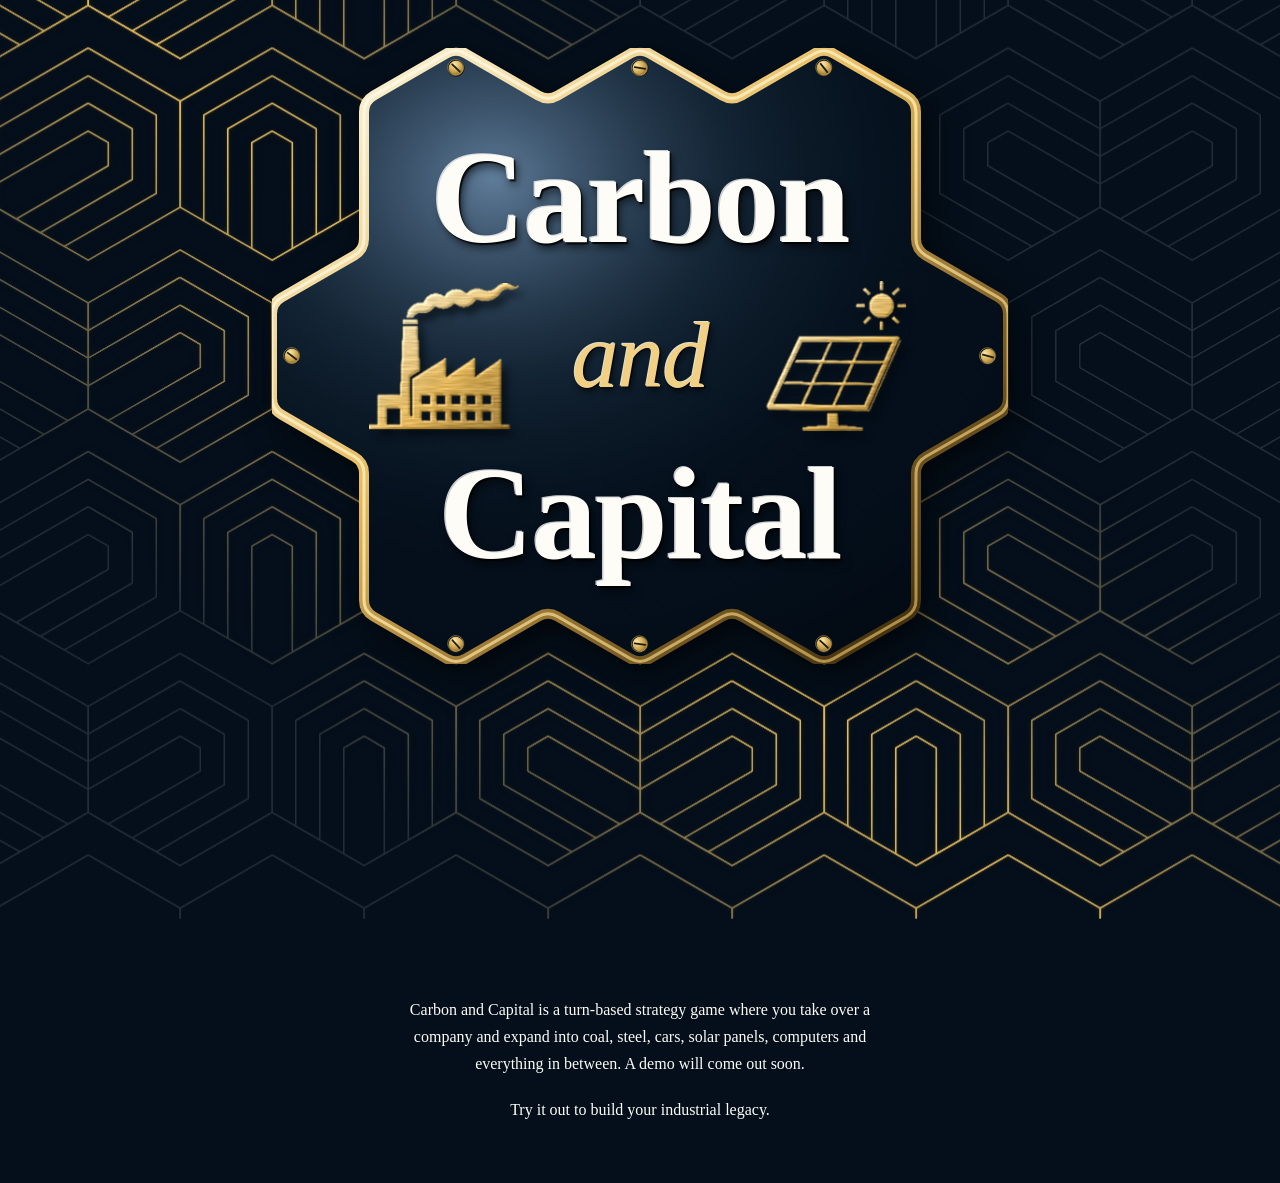
==== commit 2c73e6dd: "Home page: promote the gold-wave cover, not main's older one The promoted page was missing the gold " ====
--- a/public/index.html
+++ b/public/index.html
@@ -39,6 +39,35 @@
       -webkit-font-smoothing:antialiased;
       text-rendering:optimizeLegibility;
     }
+    /* Gold wave: a second, GOLD copy of the hex tile (same size/phase as the grey body tile, via
+       the same --bg-x/--bg-y + background-size), revealed by a soft diagonal band that sweeps
+       bottom-left -> top-right — the ~10s transit, in a 12s loop with brief calm at each end so
+       it repeats seamlessly. The hexes wave into and out of gold; the band's soft edges + the
+       tile's baked bloom are the glow spilling over. Absolute + document-tall so it scrolls
+       locked to the grey tile; pure CSS (no canvas) so it can't stall the renderer. */
+    .hex-wave{
+      position:absolute;
+      inset:0;
+      z-index:0;
+      pointer-events:none;
+      background-image:url("hex-tile-gold.png");
+      background-repeat:repeat;
+      background-size:calc(min(736px,94vw) * 0.75) auto;
+      background-position:var(--bg-x,0) var(--bg-y,0);
+      -webkit-mask-image:linear-gradient(45deg, transparent 40%, #000 50%, transparent 60%);
+              mask-image:linear-gradient(45deg, transparent 40%, #000 50%, transparent 60%);
+      -webkit-mask-size:220% 220%;  mask-size:220% 220%;
+      -webkit-mask-repeat:no-repeat; mask-repeat:no-repeat;
+      animation:goldwave 12s linear infinite;
+      will-change:-webkit-mask-position, mask-position;
+    }
+    /* sweep the reveal band from the bottom-left corner to the top-right corner (off-screen at
+       both ends so the 10s loop is seamless) */
+    @keyframes goldwave{
+      from{ -webkit-mask-position:100% 0%;   mask-position:100% 0%; }
+      to{   -webkit-mask-position:0% 100%;   mask-position:0% 100%; }
+    }
+    @media (prefers-reduced-motion:reduce){ .hex-wave{ animation:none; opacity:0; } }
     /* The metallic 7-hex plate (union of 4 top + 3 bottom hexes, gaps bridged) that the
        text sits on. Positioned to the viewport centre, matching the flex-centred <main>. */
     #plate{
@@ -173,6 +202,8 @@
   </style>
 </head>
 <body>
+  <div class="hex-wave" aria-hidden="true"></div>
+
   <header class="hero">
     <div class="emblem">
 
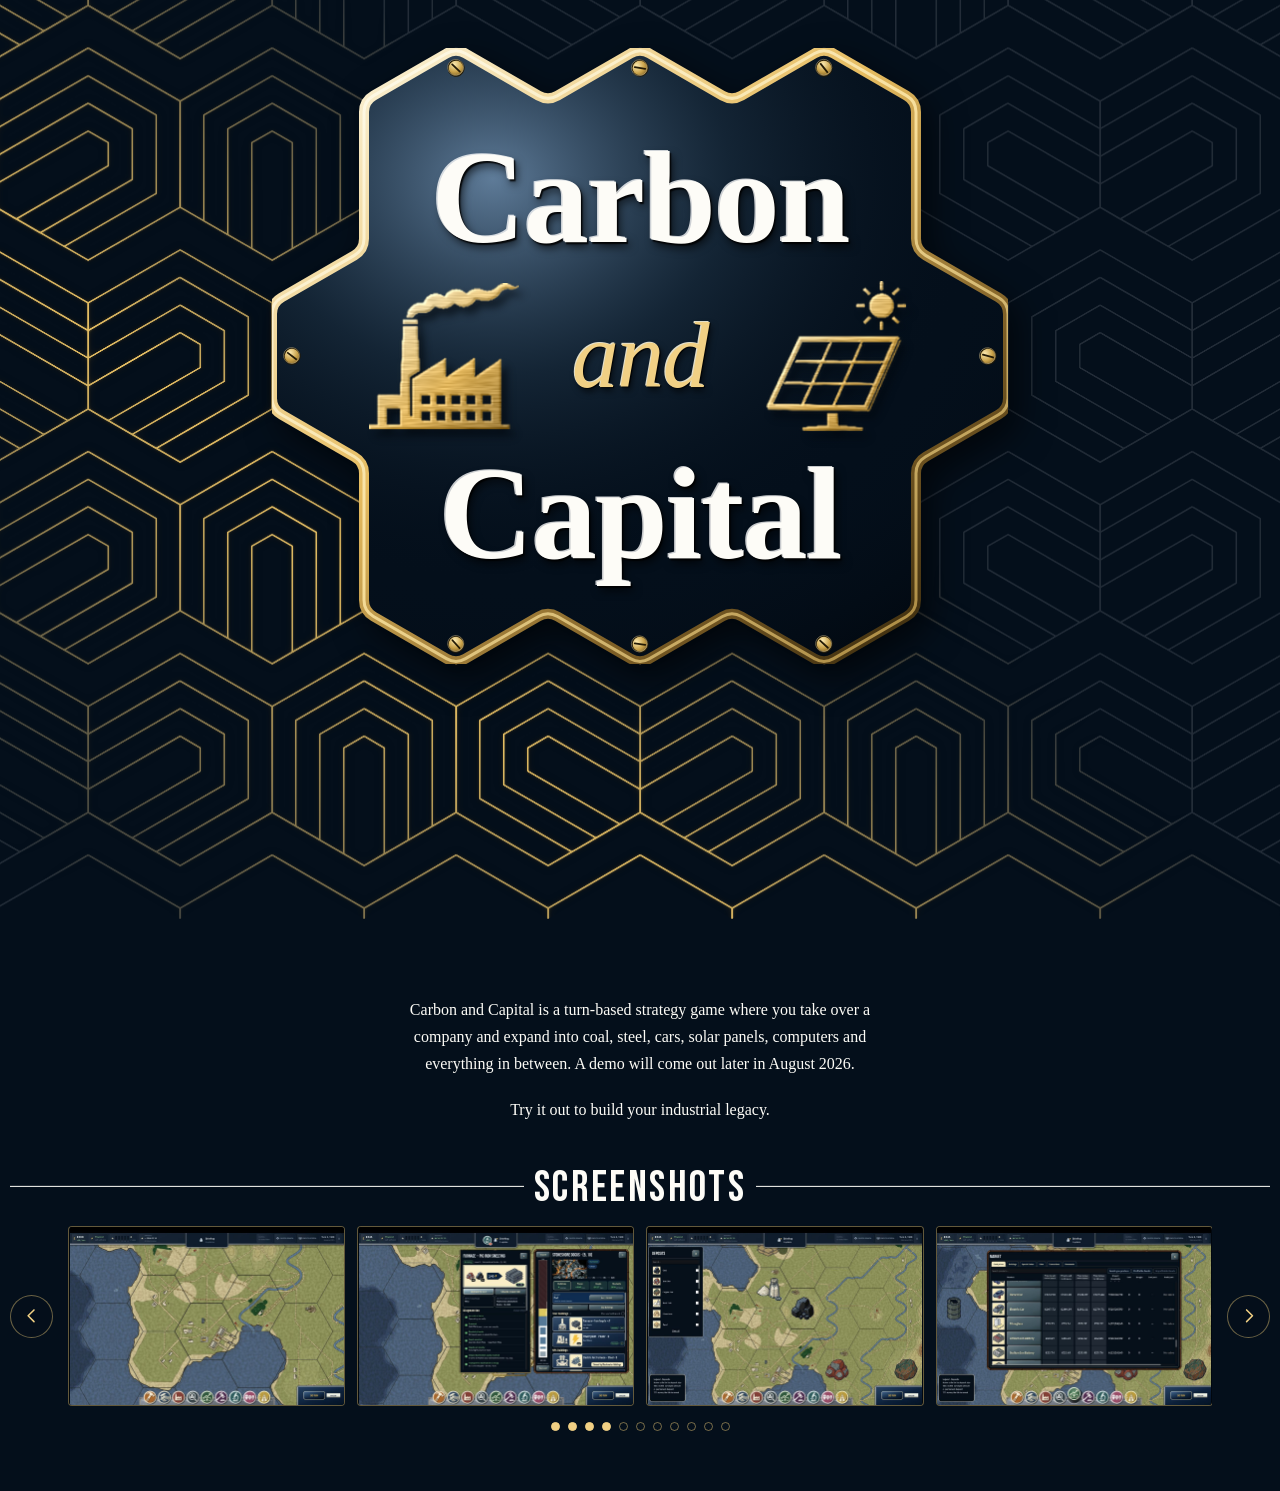
==== commit 7ab530ec: "Homepage: screenshot carousel, Screenshots heading, itch.io CTA Everything sits in the navy panel un" ====
--- a/public/index.html
+++ b/public/index.html
@@ -1,12 +1,10 @@
 <!DOCTYPE html>
 <html lang="en">
 <head>
-  <!-- /cover — standalone utility page (noindex, no analytics); may diverge from the homepage. -->
   <meta charset="UTF-8">
   <meta name="viewport" content="width=device-width, initial-scale=1.0">
   <title>Carbon and Capital</title>
   <meta name="description" content="Carbon and Capital is a strategy game. A demo is coming soon.">
-  <meta name="robots" content="noindex">
   <link rel="icon" href="data:image/svg+xml,%3Csvg xmlns='http://www.w3.org/2000/svg' viewBox='0 0 32 32'%3E%3Crect width='32' height='32' rx='16' fill='%230F1A17'/%3E%3Cpath d='M16 2a14 14 0 000 28z' fill='%2374B89A'/%3E%3Cpath d='M16 2a14 14 0 010 28z' fill='%23CBA255'/%3E%3C/svg%3E">
   <style>
     :root{
@@ -15,8 +13,29 @@
       --capital:#CBA255;
       --muted:#899A91;
       --rule:rgba(236,234,225,0.14);
+      --text:#FDFCF7;        /* site default text colour: off-white */
       --font-display:"Iowan Old Style","Palatino Linotype","Book Antiqua",Palatino,Georgia,serif;
       --font-body:ui-sans-serif,system-ui,-apple-system,"Segoe UI",Roboto,Helvetica,Arial,sans-serif;
+      --font-header:"Bebas Neue","Oswald","Arial Narrow",sans-serif;
+      --font-ui:"IBM Plex Sans Condensed","IBM Plex Sans","Helvetica Neue",Arial,sans-serif;
+    }
+    /* Bebas Neue (SIL Open Font License), self-hosted: no third-party font request. */
+    @font-face{
+      font-family:"Bebas Neue";
+      font-style:normal;
+      font-weight:400;
+      font-display:swap;
+      src:url("fonts/bebas-neue-latin.woff2") format("woff2");
+      unicode-range:U+0000-00FF,U+0131,U+0152-0153,U+02BB-02BC,U+02C6,U+02DA,U+02DC,U+2000-206F,U+20AC,U+2122,U+2212,U+FEFF,U+FFFD;
+    }
+    /* The game's button face (IBM Plex Sans Condensed SemiBold, SIL OFL), also self-hosted. */
+    @font-face{
+      font-family:"IBM Plex Sans Condensed";
+      font-style:normal;
+      font-weight:600;
+      font-display:swap;
+      src:url("fonts/ibm-plex-sans-condensed-600-latin.woff2") format("woff2");
+      unicode-range:U+0000-00FF,U+0131,U+0152-0153,U+02BB-02BC,U+02C6,U+02DA,U+02DC,U+2000-206F,U+20AC,U+2122,U+2212,U+FEFF,U+FFFD;
     }
     *{box-sizing:border-box;margin:0;padding:0;}
     html{height:100%;background:var(--bg);}
@@ -126,14 +145,14 @@
       font-family:var(--font-display);
       font-size:16px;
       line-height:1.7;
-      color:#FDFCF7;
+      color:var(--text);
       text-align:center;
     }
     .blurb{margin:0 0 1.15em;}
     .blurb:last-child{margin:0;}
     /* Embossed text on the navy plate: top-left highlight, bottom-right seat shadow, soft cast shade. */
     .emboss-white{
-      color:#FDFCF7;
+      color:var(--text);
       text-shadow:
         -0.0115em -0.0115em 0.004em rgba(255,255,255,0.78),
          0.0115em  0.015em 0.0115em rgba(0,0,0,0.9),
@@ -198,6 +217,241 @@
     }
     @media (prefers-reduced-motion:reduce){
       .title{animation:none;}
+    }
+    /* --- itch.io CTA ---------------------------------------------------------
+       The game's DS "Primary" button (scripts/ds.gd) rebuilt in CSS: a 3px metal rim
+       lit from the top-left, a 1px cream line inside it, and a steel-blue face on the
+       same diagonal, lettered in IBM Plex Sans Condensed SemiBold in the line's cream
+       with the theme's 1px dark outline. Padding is a touch taller than the in-game
+       10/21 so the tap target clears 44px. */
+    .cta-row[hidden]{display:none;}
+    .cta-row{
+      display:flex;
+      flex-direction:column;
+      align-items:center;
+      gap:0.9rem;
+      padding:2.75rem 10px 0;
+    }
+    /* lead-in line, set like the blurb above it */
+    .cta-lede{
+      max-width:34rem;
+      padding:0 6vw;
+      font-family:var(--font-display);
+      font-size:16px;
+      line-height:1.7;
+      text-align:center;
+      color:var(--text);
+    }
+    .cta{
+      display:inline-block;
+      padding:3px;                                   /* the metal rim */
+      border-radius:8px;
+      /* rim ramp sampled off DS's BUTTON_RIM_LIGHT -> _MID -> _DARK; "to bottom right"
+         (not 135deg) so the iso-lines run corner to corner exactly as they do in-game */
+      background:linear-gradient(to bottom right,#C6CCCE 0%,#B9C1C3 6%,#939B9D 25%,#7C8487 40%,#687175 50%,#4C555A 75%,#242B2E 100%);
+      text-decoration:none;
+      box-shadow:0 3px 9px rgba(0,0,0,0.45);
+      transition:transform .1s ease;
+    }
+    .cta-face{
+      display:block;
+      padding:12px 24px;
+      border:1px solid #FEEDC3;                      /* the cream line */
+      border-radius:5px;
+      /* the steel-blue face: DS lerps #A7C8D3 -> #3C5C68 down the diagonal, with a
+         white shine over the first third and a darkened bottom-right corner */
+      background:linear-gradient(to bottom right,#B6D2DB 0%,#9AB7C3 20%,#83A3AF 34%,#72929E 50%,#5A7A86 72%,#314B55 100%);
+      /* the 1px bevel the theme paints between the line and the face */
+      box-shadow:inset 0 1px 0 rgba(255,255,255,0.35), inset 0 -1px 0 rgba(0,0,0,0.30);
+      font-family:var(--font-ui);
+      font-weight:600;
+      font-size:17px;
+      line-height:1.15;
+      letter-spacing:0.01em;
+      white-space:nowrap;
+      color:#FEEDC3;
+      text-shadow:
+         1px 0 0 rgba(0,0,0,0.92), -1px 0 0 rgba(0,0,0,0.92),
+         0 1px 0 rgba(0,0,0,0.92),  0 -1px 0 rgba(0,0,0,0.92);
+      transition:background .18s ease;
+    }
+    .cta:hover .cta-face,.cta:focus-visible .cta-face{
+      background:linear-gradient(to bottom right,#C8DDE4 0%,#A7C8D3 34%,#91BAC8 72%,#6A909D 100%);
+    }
+    .cta:active{transform:translateY(1px);}
+    .cta:active .cta-face{
+      background:linear-gradient(to bottom right,#415962 0%,#2C434C 50%,#1F3037 100%);
+      box-shadow:inset 0 2px 3px rgba(0,0,0,0.45);
+    }
+    .cta:focus-visible{outline:2px solid #FEEDC3;outline-offset:3px;}
+    /* --- Screenshot carousel -------------------------------------------------
+       A filmstrip of framed thumbnails: 1 up on phones, 2 on tablets, 4 on desktop,
+       6 on widescreen. --per-view is set by the media queries below and read back by
+       the script, so the breakpoints stay the single source of truth. The track
+       slides by whole thumbnails; clicking one opens the lightbox. */
+    .shots{
+      position:relative;
+      z-index:1;
+      width:100%;
+      margin:2.75rem auto 0;
+      padding:0 10px;                /* the rules run to here, 10px off the screen edge */
+      display:flex;
+      flex-direction:column;
+      align-items:center;
+      gap:1rem;
+    }
+    .shots-title{
+      display:flex;
+      align-items:center;      /* the rules sit on the middle of the text */
+      justify-content:center;
+      gap:10px;                /* clear of the lettering on both sides */
+      width:100%;
+      font-family:var(--font-header);
+      font-weight:400;
+      font-size:clamp(1.75rem,4vw,2.7rem);
+      letter-spacing:0.055em;
+      line-height:1;
+      color:var(--text);
+    }
+    /* Thin rules running out from either side of the heading to the 10px inset. Hidden
+       until the script says both would be at least 100px long — below that they read as
+       stubs, so on a narrow screen the heading stands alone. */
+    .shots-title::before,.shots-title::after{
+      content:"";
+      display:none;
+      flex:1 1 0;
+      height:1px;
+      background:var(--text);
+      /* flex centring lands on the line box, which sits ~0.05em below the middle of
+         the capitals themselves; lift the rules onto the lettering's own middle */
+      transform:translateY(-0.049em);
+    }
+    .shots-title.ruled::before,.shots-title.ruled::after{display:block;}
+    .carousel{
+      --per-view:1;
+      --gap:10px;
+      display:flex;
+      align-items:center;
+      gap:clamp(0.4rem,1.5vw,0.9rem);
+      width:100%;
+      max-width:1800px;
+    }
+    @media (min-width:640px){  .carousel{--per-view:2;} }
+    @media (min-width:1024px){ .carousel{--per-view:4; --gap:12px;} }
+    @media (min-width:1600px){ .carousel{--per-view:6; --gap:14px;} }
+    .stage{
+      flex:1 1 auto;
+      min-width:0;
+      overflow:hidden;
+      touch-action:pan-y;
+    }
+    .track{
+      display:flex;
+      gap:var(--gap);
+      /* one thumbnail step = (track width + gap) / per-view */
+      transform:translateX(calc(-1 * var(--i,0) * (100% + var(--gap)) / var(--per-view)));
+      transition:transform .45s cubic-bezier(.3,.7,.2,1);
+      will-change:transform;
+    }
+    .slide{
+      flex:0 0 calc((100% - (var(--per-view) - 1) * var(--gap)) / var(--per-view));
+      aspect-ratio:1920 / 1246;
+      overflow:hidden;
+      border:1px solid rgba(233,200,119,0.42);
+      border-radius:4px;
+      background:#02080F;
+      /* thin dark seat inside the gold hairline, so the frame reads as metal */
+      box-shadow:inset 0 0 0 1px rgba(2,8,15,0.85);
+      cursor:zoom-in;
+      transition:border-color .18s ease, filter .18s ease;
+    }
+    .slide img{
+      display:block;
+      width:100%;
+      height:100%;
+      object-fit:contain;
+    }
+    .slide:hover,.slide:focus-visible{border-color:#F1D084;filter:brightness(1.08);}
+    /* Round carousel + lightbox buttons: gold on smoked navy. */
+    .cbtn{
+      flex:0 0 auto;
+      display:grid;
+      place-items:center;
+      width:2.7rem;
+      height:2.7rem;
+      border:1px solid rgba(233,200,119,0.45);
+      border-radius:50%;
+      background:rgba(4,15,27,0.75);
+      color:#F1D084;
+      cursor:pointer;
+      transition:background .18s ease, border-color .18s ease, color .18s ease;
+    }
+    .cbtn svg{width:1.1rem;height:1.1rem;fill:none;stroke:currentColor;stroke-width:2.1;stroke-linecap:round;stroke-linejoin:round;}
+    .cbtn:hover,.cbtn:focus-visible{background:rgba(22,44,66,0.92);border-color:#F1D084;color:#FFF3CE;}
+    .dots{display:flex;gap:0.5rem;}
+    .dot{
+      width:9px;
+      height:9px;
+      border-radius:50%;
+      border:1px solid rgba(233,200,119,0.5);
+      background:transparent;
+      cursor:pointer;
+      transition:background .18s ease, border-color .18s ease;
+    }
+    /* every thumbnail currently on screen is lit, so the dots read as a window */
+    .dot[data-on="true"]{background:#F1D084;border-color:#F1D084;}
+    .dot:hover{border-color:#F1D084;}
+    /* nothing to scroll (fewer shots than fit) — drop the controls */
+    .shots.static .cbtn,.shots.static .dots{display:none;}
+    /* --- Lightbox: the shot at full size over a smoked backdrop --- */
+    .lb{
+      position:fixed;
+      inset:0;
+      z-index:50;
+      display:flex;
+      align-items:center;
+      justify-content:center;
+      padding:clamp(1rem,5vw,3.5rem);
+      /* near-opaque + a touch of blur so the page text doesn't read through the shot */
+      background:rgba(2,7,13,0.97);
+      -webkit-backdrop-filter:blur(3px);
+              backdrop-filter:blur(3px);
+      animation:lbin .18s ease both;
+    }
+    .lb[hidden]{display:none;}
+    @keyframes lbin{from{opacity:0;}to{opacity:1;}}
+    .lb-img{
+      max-width:100%;
+      max-height:100%;
+      object-fit:contain;
+      border-radius:4px;
+      box-shadow:0 0 0 1px rgba(255,246,214,0.35), 0 18px 44px rgba(0,0,0,0.65);
+    }
+    .lb .cbtn{position:fixed;background:rgba(4,15,27,0.85);}
+    .lb-close{top:clamp(0.7rem,2.2vw,1.4rem);right:clamp(0.7rem,2.2vw,1.4rem);}
+    .lb-prev,.lb-next{width:3.2rem;height:3.2rem;top:50%;transform:translateY(-50%);}
+    .lb-prev svg,.lb-next svg{width:1.4rem;height:1.4rem;}
+    .lb-prev{left:clamp(0.5rem,2.2vw,1.6rem);}
+    .lb-next{right:clamp(0.5rem,2.2vw,1.6rem);}
+    .lb-count{
+      position:fixed;
+      left:50%;
+      transform:translateX(-50%);
+      bottom:clamp(0.6rem,2vw,1.2rem);
+      font-family:var(--font-display);
+      font-size:0.9rem;
+      letter-spacing:.06em;
+      color:rgba(241,208,132,0.8);
+    }
+    html.lb-open{overflow:hidden;}
+    @media (max-width:520px){
+      .carousel{gap:0.3rem;}
+      .cbtn{width:2.2rem;height:2.2rem;}
+      .cbtn svg{width:0.95rem;height:0.95rem;}
+    }
+    @media (prefers-reduced-motion:reduce){
+      .track{transition:none;}
+      .lb{animation:none;}
     }
   </style>
 </head>
@@ -277,9 +531,82 @@
 
   <section class="panel">
     <div class="panel-body">
-      <p class="blurb">Carbon and Capital is a turn-based strategy game where you take over a company and expand into coal, steel, cars, solar panels, computers and everything in between. A demo will come out soon.</p>
+      <p class="blurb">Carbon and Capital is a turn-based strategy game where you take over a company and expand into coal, steel, cars, solar panels, computers and everything in between. A demo will come out later in August 2026.</p>
       <p class="blurb">Try it out to build your industrial legacy.</p>
     </div>
+
+    <div class="cta-row" id="ctaRow" hidden>
+      <p class="cta-lede">Visit the itch.io page to download the demo</p>
+      <a class="cta" href="https://carbonandcapital.itch.io/carbon-and-capital" target="_blank" rel="noopener"><span class="cta-face">Go to itch.io</span></a>
+    </div>
+    <script>
+      // ── FEATURE FLAG ──────────────────────────────────────────────────────────
+      // The itch.io call to action (lead-in line + button) is hidden until the demo
+      // is actually up on itch. Flip this to true to switch it back on — nothing
+      // else to change. It ships hidden in the markup so it can never flash up
+      // before this runs.
+      var SHOW_ITCH_CTA = false;
+
+      if (SHOW_ITCH_CTA) document.getElementById("ctaRow").hidden = false;
+    </script>
+
+    <section class="shots" aria-labelledby="shotsTitle">
+      <h2 class="shots-title" id="shotsTitle"><span>Screenshots</span></h2>
+      <div class="carousel">
+        <button class="cbtn" id="shotPrev" type="button" aria-label="Previous screenshot"><svg viewBox="0 0 24 24" aria-hidden="true"><path d="M15 4 L7 12 L15 20"/></svg></button>
+        <div class="stage" id="shotStage">
+          <div class="track" id="shotTrack">
+            <button class="slide" type="button" data-full="img/shots/shot-01-full.jpg" aria-label="Open screenshot 1 of 11">
+              <img src="img/shots/shot-01.jpg" width="1100" height="714" decoding="async" alt="The hex world map: coastline, farmland, roads and scattered towns.">
+            </button>
+            <button class="slide" type="button" data-full="img/shots/shot-02-full.jpg" aria-label="Open screenshot 2 of 11">
+              <img src="img/shots/shot-02.jpg" width="1100" height="714" decoding="async" alt="A pig-iron furnace's production panel open beside the tile's building list.">
+            </button>
+            <button class="slide" type="button" data-full="img/shots/shot-03-full.jpg" aria-label="Open screenshot 3 of 11">
+              <img src="img/shots/shot-03.jpg" width="1100" height="714" loading="lazy" decoding="async" alt="The deposits overlay marking coal, iron, copper, bauxite and limestone across the map.">
+            </button>
+            <button class="slide" type="button" data-full="img/shots/shot-04-full.jpg" aria-label="Open screenshot 4 of 11">
+              <img src="img/shots/shot-04.jpg" width="1100" height="714" loading="lazy" decoding="async" alt="The market screen listing goods with buy and sell prices and profit per unit.">
+            </button>
+            <button class="slide" type="button" data-full="img/shots/shot-05-full.jpg" aria-label="Open screenshot 5 of 11">
+              <img src="img/shots/shot-05.jpg" width="1100" height="714" loading="lazy" decoding="async" alt="The people screen showing a manager's skills, traits and assignment.">
+            </button>
+            <button class="slide" type="button" data-full="img/shots/shot-06-full.jpg" aria-label="Open screenshot 6 of 11">
+              <img src="img/shots/shot-06.jpg" width="1100" height="1060" loading="lazy" decoding="async" alt="The empire view: a node graph of your buildings wired together by production links.">
+            </button>
+            <button class="slide" type="button" data-full="img/shots/shot-07-full.jpg" aria-label="Open screenshot 7 of 11">
+              <img src="img/shots/shot-07.jpg" width="1100" height="570" loading="lazy" decoding="async" alt="The goods graph tracing limestone, sand and pure water into silica and concrete.">
+            </button>
+            <button class="slide" type="button" data-full="img/shots/shot-08-full.jpg" aria-label="Open screenshot 8 of 11">
+              <img src="img/shots/shot-08.jpg" width="1100" height="846" loading="lazy" decoding="async" alt="Two alternative concrete recipes compared side by side.">
+            </button>
+            <button class="slide" type="button" data-full="img/shots/shot-09-full.jpg" aria-label="Open screenshot 9 of 11">
+              <img src="img/shots/shot-09.jpg" width="1100" height="559" loading="lazy" decoding="async" alt="The research tree of unlockable industrial technologies.">
+            </button>
+            <button class="slide" type="button" data-full="img/shots/shot-10-full.jpg" aria-label="Open screenshot 10 of 11">
+              <img src="img/shots/shot-10.jpg" width="1100" height="862" loading="lazy" decoding="async" alt="The construct menu listing refineries, plants and power stations to build.">
+            </button>
+            <button class="slide" type="button" data-full="img/shots/shot-11-full.jpg" aria-label="Open screenshot 11 of 11">
+              <img src="img/shots/shot-11.jpg" width="1100" height="714" loading="lazy" decoding="async" alt="The infrastructure overlay showing the power cable network across the map at night.">
+            </button>
+          </div>
+        </div>
+        <button class="cbtn" id="shotNext" type="button" aria-label="Next screenshot"><svg viewBox="0 0 24 24" aria-hidden="true"><path d="M9 4 L17 12 L9 20"/></svg></button>
+      </div>
+      <div class="dots">
+        <button class="dot" type="button" aria-label="Screenshot 1" aria-current="true"></button>
+        <button class="dot" type="button" aria-label="Screenshot 2"></button>
+        <button class="dot" type="button" aria-label="Screenshot 3"></button>
+        <button class="dot" type="button" aria-label="Screenshot 4"></button>
+        <button class="dot" type="button" aria-label="Screenshot 5"></button>
+        <button class="dot" type="button" aria-label="Screenshot 6"></button>
+        <button class="dot" type="button" aria-label="Screenshot 7"></button>
+        <button class="dot" type="button" aria-label="Screenshot 8"></button>
+        <button class="dot" type="button" aria-label="Screenshot 9"></button>
+        <button class="dot" type="button" aria-label="Screenshot 10"></button>
+        <button class="dot" type="button" aria-label="Screenshot 11"></button>
+      </div>
+    </section>
   </section>
 
   <script>
@@ -309,5 +636,199 @@
     })();
   </script>
 
+  <!-- Full-size viewer for the carousel: arrows step through the same list, the X (or
+       Esc, or a click on the backdrop) closes it. -->
+  <div class="lb" id="lightbox" role="dialog" aria-modal="true" aria-label="Screenshot viewer" hidden>
+    <img class="lb-img" id="lbImg" alt="">
+    <button class="cbtn lb-close" id="lbClose" type="button" aria-label="Close"><svg viewBox="0 0 24 24" aria-hidden="true"><path d="M6 6 L18 18 M18 6 L6 18"/></svg></button>
+    <button class="cbtn lb-prev" id="lbPrev" type="button" aria-label="Previous screenshot"><svg viewBox="0 0 24 24" aria-hidden="true"><path d="M15 4 L7 12 L15 20"/></svg></button>
+    <button class="cbtn lb-next" id="lbNext" type="button" aria-label="Next screenshot"><svg viewBox="0 0 24 24" aria-hidden="true"><path d="M9 4 L17 12 L9 20"/></svg></button>
+    <div class="lb-count" id="lbCount"></div>
+  </div>
+
+  <script>
+  // Screenshot carousel + lightbox.
+  //
+  // The strip shows --per-view thumbnails at a time (1 on phones up to 6 on widescreen;
+  // set in the stylesheet and read back here) and slides by whole thumbnails, stopping
+  // when the last one reaches the right edge. Two positions are tracked: `first`, the
+  // leftmost thumbnail on screen, and `cur`, the shot the lightbox is showing. The
+  // lightbox arrows walk every shot in turn and scroll the strip to follow, so closing
+  // it leaves the strip on the shot you were last looking at.
+  (function () {
+    "use strict";
+
+    var track = document.getElementById("shotTrack");
+    var carousel = document.querySelector(".carousel");
+    if (!track || !carousel) return;
+    var shots   = document.querySelector(".shots");
+    var stage   = document.getElementById("shotStage");
+    var slides  = Array.prototype.slice.call(track.children);
+    var dots    = Array.prototype.slice.call(document.querySelectorAll(".dot"));
+    var lb      = document.getElementById("lightbox");
+    var lbImg   = document.getElementById("lbImg");
+    var lbCount = document.getElementById("lbCount");
+    var n = slides.length;
+    var first = 0;
+    var cur = 0;
+
+    // the page behind the lightbox goes inert while it is open, so tab order and
+    // screen readers stay inside the dialog
+    var behind = Array.prototype.slice.call(document.querySelectorAll(".hero, .panel"));
+    function setBehindInert(on) {
+      behind.forEach(function (el) {
+        if (on) el.setAttribute("inert", ""); else el.removeAttribute("inert");
+      });
+    }
+
+    function perView() {
+      var v = parseInt(getComputedStyle(carousel).getPropertyValue("--per-view"), 10);
+      return Math.min(v > 0 ? v : 1, n);
+    }
+    function maxFirst() { return Math.max(0, n - perView()); }
+
+    function render() {
+      var last = first + perView() - 1;
+      track.style.setProperty("--i", first);
+      slides.forEach(function (s, k) {
+        var on = k >= first && k <= last;      // only what's on screen is tabbable
+        s.tabIndex = on ? 0 : -1;
+        s.setAttribute("aria-hidden", on ? "false" : "true");
+      });
+      dots.forEach(function (d, k) {
+        d.setAttribute("data-on", k >= first && k <= last ? "true" : "false");
+        d.setAttribute("aria-current", k === first ? "true" : "false");
+      });
+      shots.classList.toggle("static", n <= perView());
+    }
+
+    // step the strip, wrapping round at both ends
+    function scroll(i) {
+      var max = maxFirst();
+      first = i > max ? 0 : (i < 0 ? max : i);
+      render();
+    }
+
+    // scroll the strip only as far as it takes to bring shot k on screen
+    function reveal(k) {
+      var per = perView();
+      if (k < first) scroll(k);
+      else if (k > first + per - 1) scroll(Math.min(k - per + 1, maxFirst()));
+    }
+
+    function showInLightbox() {
+      var img = slides[cur].querySelector("img");
+      lbImg.src = slides[cur].getAttribute("data-full");
+      lbImg.alt = img.alt;
+      lbCount.textContent = (cur + 1) + " / " + n;
+      reveal(cur);
+    }
+
+    function step(d) {
+      cur = (cur + d + n) % n;
+      showInLightbox();
+    }
+
+    function openLightbox(k) {
+      cur = k;
+      lb.hidden = false;
+      document.documentElement.classList.add("lb-open");
+      setBehindInert(true);
+      showInLightbox();
+      document.getElementById("lbClose").focus();
+    }
+
+    function closeLightbox() {
+      lb.hidden = true;
+      document.documentElement.classList.remove("lb-open");
+      lbImg.removeAttribute("src");
+      setBehindInert(false);
+      slides[cur].focus();
+    }
+
+    document.getElementById("shotPrev").addEventListener("click", function () { scroll(first - 1); });
+    document.getElementById("shotNext").addEventListener("click", function () { scroll(first + 1); });
+    dots.forEach(function (d, k) {
+      d.addEventListener("click", function () { scroll(Math.min(k, maxFirst())); });
+    });
+
+    // Swipe the strip (and the lightbox) left/right; a swipe must not also count as a
+    // click, or dragging the strip would pop the lightbox open.
+    var downX = null, swiped = false;
+    function swipeStart(e) { downX = e.clientX; swiped = false; }
+    function swipeEnd(e) {
+      if (downX === null) return;
+      var dx = e.clientX - downX;
+      downX = null;
+      if (Math.abs(dx) <= 40) return;
+      swiped = true;
+      if (lb.hidden) scroll(first + (dx < 0 ? 1 : -1));
+      else step(dx < 0 ? 1 : -1);
+    }
+    stage.addEventListener("pointerdown", swipeStart);
+    stage.addEventListener("pointerup", swipeEnd);
+    stage.addEventListener("pointercancel", function () { downX = null; });
+    lb.addEventListener("pointerdown", swipeStart);
+    lb.addEventListener("pointerup", swipeEnd);
+
+    slides.forEach(function (s, k) {
+      s.addEventListener("click", function () {
+        if (swiped) { swiped = false; return; }
+        openLightbox(k);
+      });
+    });
+
+    document.getElementById("lbClose").addEventListener("click", closeLightbox);
+    document.getElementById("lbPrev").addEventListener("click", function () { step(-1); });
+    document.getElementById("lbNext").addEventListener("click", function () { step(1); });
+    // a click anywhere off the picture (the backdrop) closes
+    lb.addEventListener("click", function (e) { if (e.target === lb) closeLightbox(); });
+
+    document.addEventListener("keydown", function (e) {
+      if (lb.hidden) return;
+      if (e.key === "Escape") closeLightbox();
+      else if (e.key === "ArrowLeft") step(-1);
+      else if (e.key === "ArrowRight") step(1);
+      else return;
+      e.preventDefault();
+    });
+
+    // The heading's rules are only worth drawing when there is real length in them:
+    // measure what is left either side of the lettering and show them past 100px.
+    var title = document.getElementById("shotsTitle");
+    var RULE_GAP = 10, RULE_MIN = 100;
+    function fitRules() {
+      var text = title.firstElementChild;
+      if (!text) return;
+      var each = (title.clientWidth - text.offsetWidth - 2 * RULE_GAP) / 2;
+      title.classList.toggle("ruled", each >= RULE_MIN);
+    }
+    // the web font lands after first paint and changes how wide the lettering is
+    if (document.fonts && document.fonts.ready) document.fonts.ready.then(fitRules);
+
+    // The strip clips whatever is off-window, so a lazy thumbnail only starts loading
+    // the moment it slides in — which shows as a blank frame. Once the page itself has
+    // loaded, warm the rest so paging is instant.
+    function warmThumbs() {
+      slides.forEach(function (s) { s.querySelector("img").loading = "eager"; });
+    }
+    if (document.readyState === "complete") warmThumbs();
+    else window.addEventListener("load", warmThumbs);
+
+    // --per-view changes at the breakpoints: re-clamp the window to the new width
+    window.addEventListener("resize", function () {
+      first = Math.min(first, maxFirst());
+      render();
+      fitRules();
+    });
+
+    render();
+    fitRules();
+  })();
+  </script>
+
+  <!-- Visitor analytics -->
+  <script data-goatcounter="https://carbonandcapital.goatcounter.com/count"
+        async src="//gc.zgo.at/count.js"></script>
 </body>
 </html>
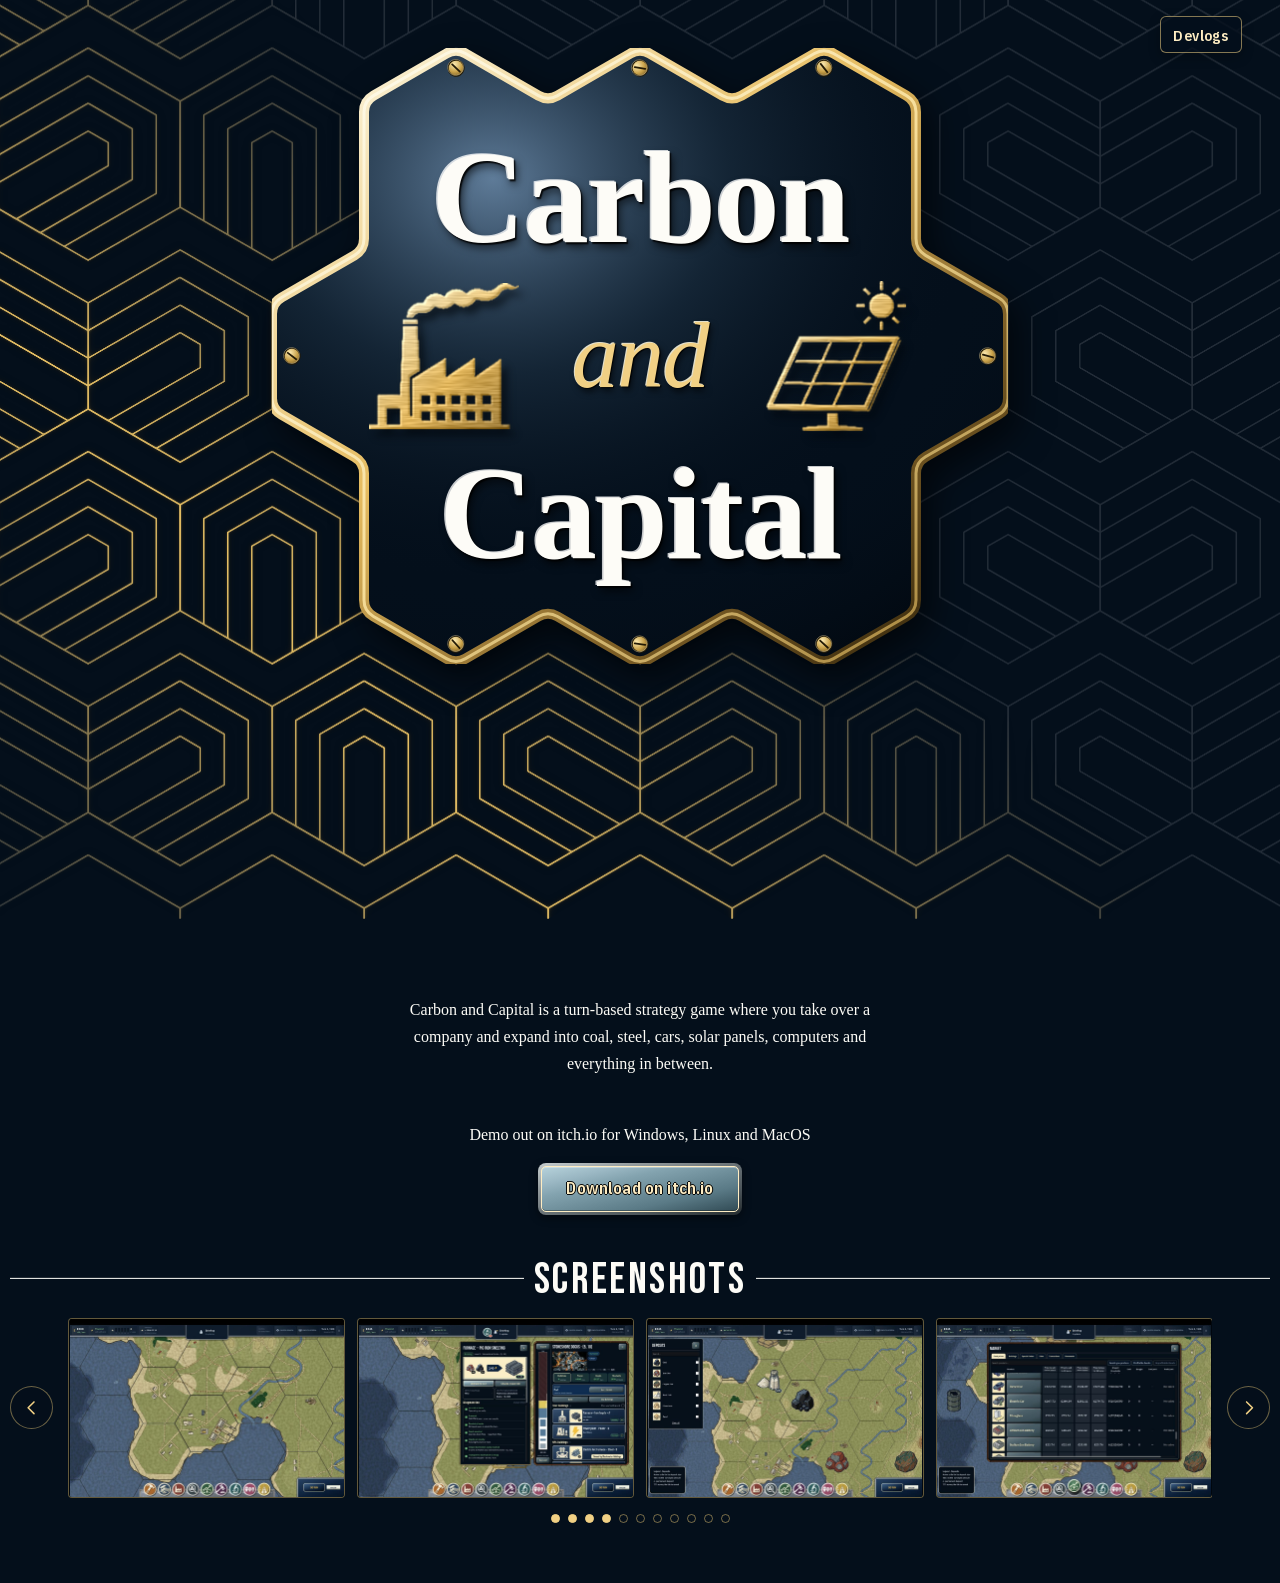
==== commit 5e938610: "Add first devlog and publish demo CTA" ====
--- a/public/index.html
+++ b/public/index.html
@@ -4,7 +4,7 @@
   <meta charset="UTF-8">
   <meta name="viewport" content="width=device-width, initial-scale=1.0">
   <title>Carbon and Capital</title>
-  <meta name="description" content="Carbon and Capital is a strategy game. A demo is coming soon.">
+  <meta name="description" content="Carbon and Capital is a strategy game with a demo available on itch.io for Windows, Linux and MacOS.">
   <link rel="icon" href="data:image/svg+xml,%3Csvg xmlns='http://www.w3.org/2000/svg' viewBox='0 0 32 32'%3E%3Crect width='32' height='32' rx='16' fill='%230F1A17'/%3E%3Cpath d='M16 2a14 14 0 000 28z' fill='%2374B89A'/%3E%3Cpath d='M16 2a14 14 0 010 28z' fill='%23CBA255'/%3E%3C/svg%3E">
   <style>
     :root{
@@ -87,6 +87,38 @@
       to{   -webkit-mask-position:0% 100%;   mask-position:0% 100%; }
     }
     @media (prefers-reduced-motion:reduce){ .hex-wave{ animation:none; opacity:0; } }
+    .top-nav{
+      position:absolute;
+      top:1rem;
+      right:clamp(1rem,3vw,2.4rem);
+      z-index:5;
+      display:flex;
+      gap:.65rem;
+    }
+    .top-nav a{
+      display:inline-block;
+      padding:.48rem .78rem;
+      border:1px solid rgba(241,208,132,.55);
+      border-radius:6px;
+      background:rgba(4,15,27,.78);
+      color:#FEEDC3;
+      font-family:var(--font-ui);
+      font-weight:600;
+      font-size:.95rem;
+      letter-spacing:.025em;
+      text-decoration:none;
+      box-shadow:0 4px 12px rgba(0,0,0,.28);
+    }
+    .top-nav a:hover,.top-nav a:focus-visible{
+      border-color:#F1D084;
+      background:rgba(22,44,66,.94);
+      color:#FFF6DA;
+    }
+    .top-nav a:focus-visible{outline:2px solid #FEEDC3;outline-offset:3px;}
+    @media (max-width:520px){
+      .top-nav{top:.65rem;right:.65rem;}
+      .top-nav a{padding:.4rem .65rem;font-size:.86rem;}
+    }
     /* The metallic 7-hex plate (union of 4 top + 3 bottom hexes, gaps bridged) that the
        text sits on. Positioned to the viewport centre, matching the flex-centred <main>. */
     #plate{
@@ -457,6 +489,9 @@
 </head>
 <body>
   <div class="hex-wave" aria-hidden="true"></div>
+  <nav class="top-nav" aria-label="Primary navigation">
+    <a href="devlogs/">Devlogs</a>
+  </nav>
 
   <header class="hero">
     <div class="emblem">
@@ -531,24 +566,13 @@
 
   <section class="panel">
     <div class="panel-body">
-      <p class="blurb">Carbon and Capital is a turn-based strategy game where you take over a company and expand into coal, steel, cars, solar panels, computers and everything in between. A demo will come out later in August 2026.</p>
-      <p class="blurb">Try it out to build your industrial legacy.</p>
+      <p class="blurb">Carbon and Capital is a turn-based strategy game where you take over a company and expand into coal, steel, cars, solar panels, computers and everything in between.</p>
     </div>
 
-    <div class="cta-row" id="ctaRow" hidden>
-      <p class="cta-lede">Visit the itch.io page to download the demo</p>
-      <a class="cta" href="https://carbonandcapital.itch.io/carbon-and-capital" target="_blank" rel="noopener"><span class="cta-face">Go to itch.io</span></a>
+    <div class="cta-row" id="ctaRow">
+      <p class="cta-lede">Demo out on itch.io for Windows, Linux and MacOS</p>
+      <a class="cta" href="https://carbonandcapital.itch.io/carbon-and-capital" target="_blank" rel="noopener"><span class="cta-face">Download on itch.io</span></a>
     </div>
-    <script>
-      // ── FEATURE FLAG ──────────────────────────────────────────────────────────
-      // The itch.io call to action (lead-in line + button) is hidden until the demo
-      // is actually up on itch. Flip this to true to switch it back on — nothing
-      // else to change. It ships hidden in the markup so it can never flash up
-      // before this runs.
-      var SHOW_ITCH_CTA = false;
-
-      if (SHOW_ITCH_CTA) document.getElementById("ctaRow").hidden = false;
-    </script>
 
     <section class="shots" aria-labelledby="shotsTitle">
       <h2 class="shots-title" id="shotsTitle"><span>Screenshots</span></h2>
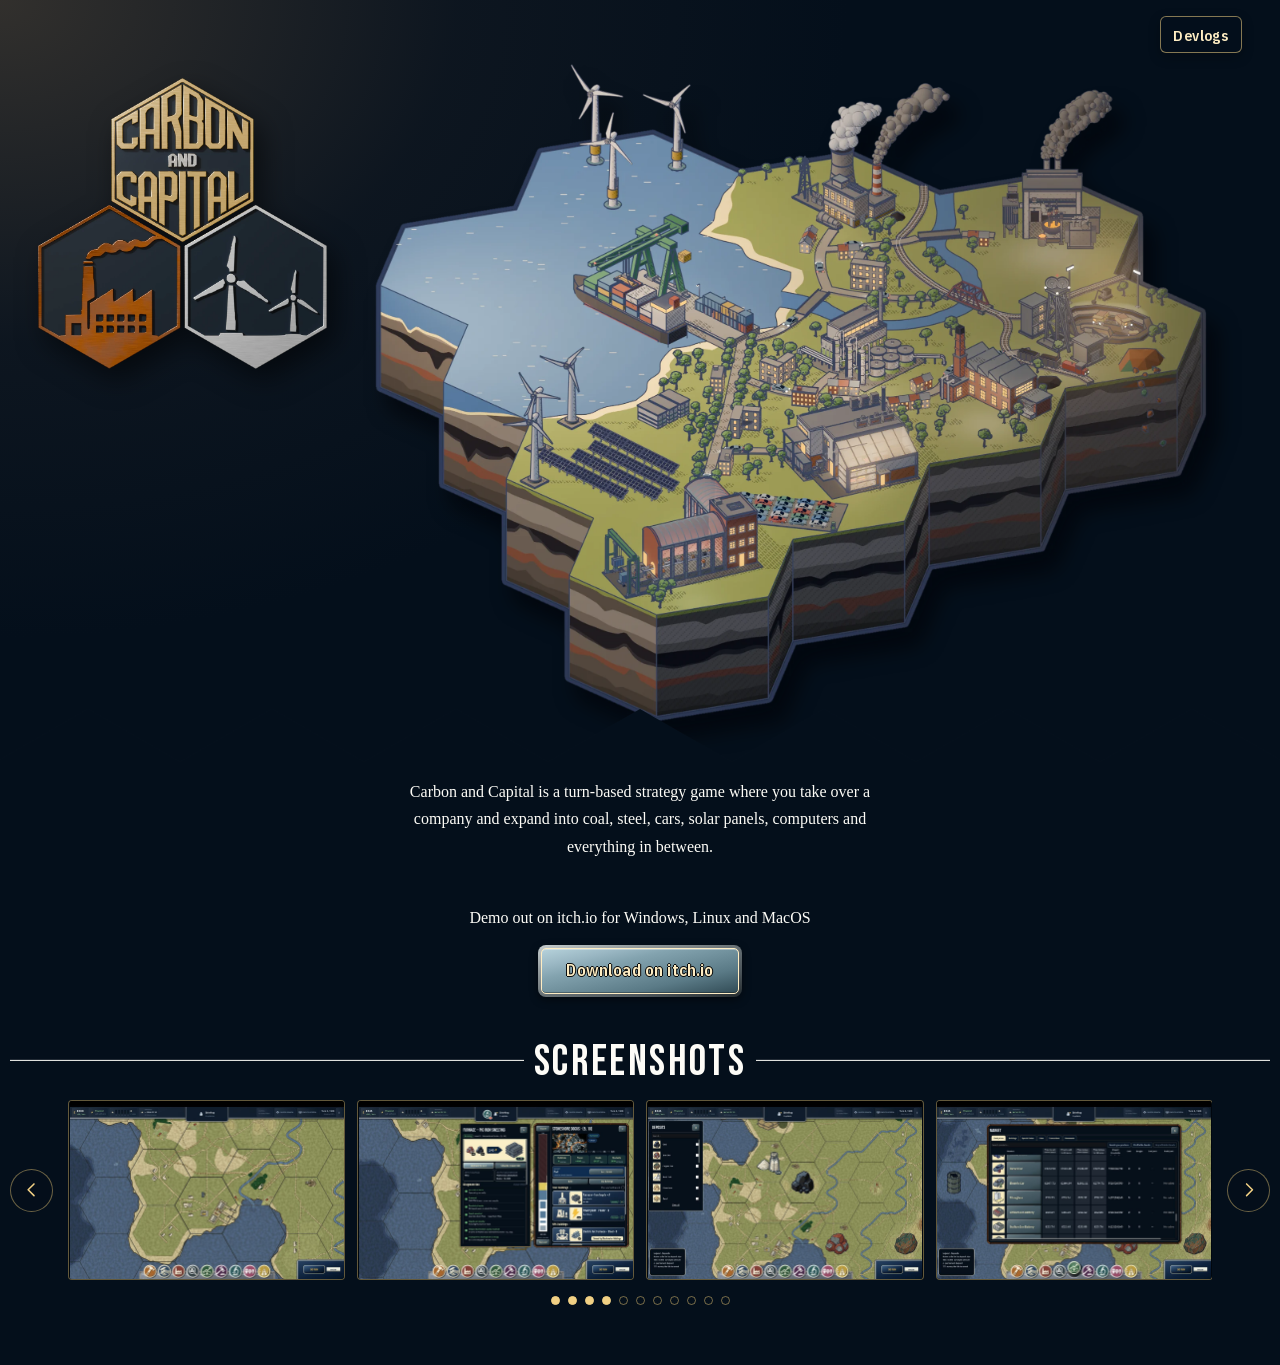
==== commit 40fbc735: "Home page: three hex nameplate over the full map plate The old serif seven hex plate and the tiled h" ====
--- a/public/index.html
+++ b/public/index.html
@@ -5,7 +5,10 @@
   <meta name="viewport" content="width=device-width, initial-scale=1.0">
   <title>Carbon and Capital</title>
   <meta name="description" content="Carbon and Capital is a strategy game with a demo available on itch.io for Windows, Linux and MacOS.">
-  <link rel="icon" href="data:image/svg+xml,%3Csvg xmlns='http://www.w3.org/2000/svg' viewBox='0 0 32 32'%3E%3Crect width='32' height='32' rx='16' fill='%230F1A17'/%3E%3Cpath d='M16 2a14 14 0 000 28z' fill='%2374B89A'/%3E%3Cpath d='M16 2a14 14 0 010 28z' fill='%23CBA255'/%3E%3C/svg%3E">
+  <link rel="icon" href="/favicon.ico" sizes="48x48">
+  <link rel="icon" type="image/png" sizes="32x32" href="/favicon-32.png">
+  <link rel="icon" type="image/png" sizes="16x16" href="/favicon-16.png">
+  <link rel="apple-touch-icon" sizes="180x180" href="/apple-touch-icon.png">
   <style>
     :root{
       --bg:#040F1B;          /* empire-view navy */
@@ -42,15 +45,11 @@
     body{
       font-family:var(--font-body);
       color:var(--ink);
-      /* Tiled hex-lattice background: scrolls natively with the page (no canvas), so it moves in
-         lockstep with the plate + text; the html navy shows on overscroll bounce. Size scales with
-         the plate (tile = 552 viewBox units = 0.75 of the 736 plate width); --bg-x/--bg-y are
-         phase-set by JS so the background hexes line up with the plate hexes at every resolution. */
+      /* Navy lit warm from off the top-left corner, the same light the map plate and the
+         logo are lit by. Scrolls with the page; the panel below is solid navy. */
       background-color:var(--bg);
-      background-image:url("hex-tile.png");
-      background-repeat:repeat;
-      background-size:calc(min(736px,94vw) * 0.75) auto;
-      background-position:var(--bg-x,0) var(--bg-y,0);
+      background-image:radial-gradient(ellipse 85% 60% at 0% 0%, rgba(78,68,56,0.62) 0%, rgba(30,34,40,0.35) 42%, rgba(4,15,27,0) 78%);
+      background-repeat:no-repeat;
       min-height:100svh;
       position:relative;
       display:flex;
@@ -58,35 +57,6 @@
       -webkit-font-smoothing:antialiased;
       text-rendering:optimizeLegibility;
     }
-    /* Gold wave: a second, GOLD copy of the hex tile (same size/phase as the grey body tile, via
-       the same --bg-x/--bg-y + background-size), revealed by a soft diagonal band that sweeps
-       bottom-left -> top-right — the ~10s transit, in a 12s loop with brief calm at each end so
-       it repeats seamlessly. The hexes wave into and out of gold; the band's soft edges + the
-       tile's baked bloom are the glow spilling over. Absolute + document-tall so it scrolls
-       locked to the grey tile; pure CSS (no canvas) so it can't stall the renderer. */
-    .hex-wave{
-      position:absolute;
-      inset:0;
-      z-index:0;
-      pointer-events:none;
-      background-image:url("hex-tile-gold.png");
-      background-repeat:repeat;
-      background-size:calc(min(736px,94vw) * 0.75) auto;
-      background-position:var(--bg-x,0) var(--bg-y,0);
-      -webkit-mask-image:linear-gradient(45deg, transparent 40%, #000 50%, transparent 60%);
-              mask-image:linear-gradient(45deg, transparent 40%, #000 50%, transparent 60%);
-      -webkit-mask-size:220% 220%;  mask-size:220% 220%;
-      -webkit-mask-repeat:no-repeat; mask-repeat:no-repeat;
-      animation:goldwave 12s linear infinite;
-      will-change:-webkit-mask-position, mask-position;
-    }
-    /* sweep the reveal band from the bottom-left corner to the top-right corner (off-screen at
-       both ends so the 10s loop is seamless) */
-    @keyframes goldwave{
-      from{ -webkit-mask-position:100% 0%;   mask-position:100% 0%; }
-      to{   -webkit-mask-position:0% 100%;   mask-position:0% 100%; }
-    }
-    @media (prefers-reduced-motion:reduce){ .hex-wave{ animation:none; opacity:0; } }
     .top-nav{
       position:absolute;
       top:1rem;
@@ -119,35 +89,39 @@
       .top-nav{top:.65rem;right:.65rem;}
       .top-nav a{padding:.4rem .65rem;font-size:.86rem;}
     }
-    /* The metallic 7-hex plate (union of 4 top + 3 bottom hexes, gaps bridged) that the
-       text sits on. Positioned to the viewport centre, matching the flex-centred <main>. */
-    #plate{
+    /* --- scrolling landing layout: logo and map on top, full-width navy panel below --- */
+    /* Hero: the map plate on the right, the three hex nameplate over its top-left corner.
+       On narrow screens the nameplate sits above the map instead. */
+    .hero{
+      position:relative;
+      z-index:1;
+      width:min(1500px,100%);
+      margin:0 auto;
+      padding:clamp(3.4rem,5vw,4.2rem) clamp(1rem,3vw,2.5rem) 0;
+    }
+    .hero-stage{position:relative;}
+    .hero-map{
+      display:block;
+      width:73%;
+      height:auto;
+      margin-left:auto;
+    }
+    .hero-title{
+      position:absolute;
+      left:0;
+      top:2%;
+      width:24%;
+      margin:0;
+    }
+    .hero-title img{
       display:block;
       width:100%;
       height:auto;
-      pointer-events:none;
-      /* Raised off the background: soft cast shadow down-and-right. */
-      filter:drop-shadow(9px 13px 17px rgba(0,0,0,0.6));
-    }
-    /* Text frame locked to the plate: same box as #plate, so the title scales in lockstep
-       with the navy plate at every resolution (no mobile / DPI mismatch). */
-    main{
-      position:absolute;
-      inset:0;
-      z-index:2;
-      pointer-events:none;
-    }
-    /* --- scrolling landing layout: emblem on top, full-width navy panel below --- */
-    .hero{
-      position:relative;
-      z-index:1;
-      display:flex;
-      justify-content:center;
-      padding:min(6vh,3rem) 3vw 0;
-    }
-    .emblem{
-      position:relative;
-      width:min(736px,94vw);
+      filter:drop-shadow(8px 12px 14px rgba(0,0,0,0.55));
+    }
+    @media (max-width:820px){
+      .hero-title{position:static;width:min(64vw,320px);margin:0 auto 0.5rem;}
+      .hero-map{width:100%;margin:0;}
     }
     /* Second navy plate: full-width, hex-toothed top (teeth sized to the bg hexes), flex-grows
        to the bottom of the scroll area and beyond if more content is added. */
@@ -155,7 +129,7 @@
       position:relative;
       z-index:1;
       flex:1 0 auto;
-      margin-top:calc(min(736px,94vw) * 0.346);     /* sawtooth tips a full hex row (rowSp) below the emblem */
+      margin-top:0;
       background:var(--bg);
       padding-bottom:60px;
     }
@@ -168,12 +142,12 @@
       height:calc(min(736px,94vw) * 0.0722);
       background:url("data:image/svg+xml,%3Csvg xmlns='http://www.w3.org/2000/svg' viewBox='0 0 184 53.12' preserveAspectRatio='none'%3E%3Cpath d='M0 53.12 L92 0 L184 53.12 Z' fill='%23040F1B'/%3E%3C/svg%3E") repeat-x;
       background-size:calc(min(736px,94vw) * 0.25) 100%;   /* one hex-pair wide */
-      background-position:var(--tooth-x,0) top;
+      background-position:center top;
     }
     .panel-body{
       max-width:40rem;
       margin:0 auto;
-      padding:calc(min(736px,94vw) * 0.0722 + 1.5rem) 6vw 0;
+      padding:1rem 6vw 0;
       font-family:var(--font-display);
       font-size:16px;
       line-height:1.7;
@@ -197,30 +171,6 @@
          0.0115em  0.015em 0.0115em rgba(0,0,0,0.9),
          0.023em  0.038em 0.069em rgba(0,0,0,0.62);
     }
-    .title{
-      margin:0;
-      height:100%;
-      display:flex;
-      flex-direction:column;
-      justify-content:space-between;
-      align-items:center;
-      /* offset from the INNER edge of the top/bottom hex rows (the valleys, not the tips),
-         so Carbon/Capital sit further toward the middle; scales with the plate */
-      padding:calc(min(736px,94vw) * 0.115) 0;
-      font-family:var(--font-display);
-      font-weight:600;
-      letter-spacing:-0.012em;
-      line-height:1;
-      /* font tied to the plate width -> text can never outgrow or undershoot the plate */
-      font-size:calc(min(736px,94vw) * 0.177);
-      animation:rise .8s cubic-bezier(.2,.7,.2,1) both;
-    }
-    .title .amp{
-      font-style:italic;
-      font-weight:400;
-      font-size:.72em;
-      padding:0 .08em;
-    }
     .lede{
       font-size:clamp(.96rem,2.15vw,1.15rem);
       font-weight:400;
@@ -242,13 +192,6 @@
     }
     .note strong{
       font-weight:500;
-    }
-    @keyframes rise{
-      from{opacity:0;transform:translateY(14px);}
-      to{opacity:1;transform:none;}
-    }
-    @media (prefers-reduced-motion:reduce){
-      .title{animation:none;}
     }
     /* --- itch.io CTA ---------------------------------------------------------
        The game's DS "Primary" button (scripts/ds.gd) rebuilt in CSS: a 3px metal rim
@@ -488,79 +431,14 @@
   </style>
 </head>
 <body>
-  <div class="hex-wave" aria-hidden="true"></div>
   <nav class="top-nav" aria-label="Primary navigation">
     <a href="devlogs/">Devlogs</a>
   </nav>
 
   <header class="hero">
-    <div class="emblem">
-
-  <!-- Hex plate: the union outline of 7 hexes (4 top + 3 bottom), the inter-row gaps bridged
-       by the two short vertical segments on the left (x=92) and right (x=644) so it reads as
-       one continuous object. Navy interior (matches the background, clears the pattern); only
-       the raised edge is gold, lit from top-left and darkening to the bottom-right. It is sized
-       and grid-snapped by JS so its hexes line up exactly with the background lattice. -->
-  <svg id="plate" viewBox="0 0 736 616.16" aria-hidden="true" preserveAspectRatio="xMidYMid meet">
-    <defs>
-      <linearGradient id="plateEdge" x1="0" y1="0" x2="1" y2="1">
-        <stop offset="0"    stop-color="#FFFCEC"/>
-        <stop offset="0.42" stop-color="#E6BC60"/>
-        <stop offset="0.72" stop-color="#7E5F26"/>
-        <stop offset="1"    stop-color="#241A06"/>
-      </linearGradient>
-      <linearGradient id="plateBead" x1="0" y1="0" x2="1" y2="1">
-        <stop offset="0"    stop-color="#FFFFF8"/>
-        <stop offset="0.5"  stop-color="#F7DE98"/>
-        <stop offset="1"    stop-color="#9C7A32"/>
-      </linearGradient>
-      <!-- metallic sheen over the navy interior: cool highlight top-left, deepening bottom-right -->
-      <radialGradient id="navySheen" cx="0.30" cy="0.21" r="0.92">
-        <stop offset="0"    stop-color="#6E8EAE" stop-opacity="0.85"/>
-        <stop offset="0.35" stop-color="#294258" stop-opacity="0.42"/>
-        <stop offset="0.72" stop-color="#040F1B" stop-opacity="0"/>
-        <stop offset="1"    stop-color="#01060C" stop-opacity="0.62"/>
-      </radialGradient>
-      <radialGradient id="screwBody" cx="0.35" cy="0.3" r="0.85">
-        <stop offset="0"    stop-color="#FBE9B0"/>
-        <stop offset="0.55" stop-color="#C9A24A"/>
-        <stop offset="1"    stop-color="#6E5320"/>
-      </radialGradient>
-      <g id="screw">
-        <circle r="8" fill="url(#screwBody)" stroke="#241B06" stroke-width="1.3"/>
-        <circle r="8" cx="-0.5" cy="-0.5" fill="none" stroke="#FFF3CE" stroke-width="0.7" opacity="0.45"/>
-        <line x1="-4.6" y1="-2.6" x2="4.6" y2="2.6" stroke="#241B06" stroke-width="1.8" stroke-linecap="round"/>
-      </g>
-    </defs>
-    <!-- navy interior + metal sheen (d set by JS with rounded corners) -->
-    <path id="plateFill" fill="#040F1B" stroke="none" d="M 92.00 64.12 Q 92 53.12 101.53 47.62 L 174.47 5.50 Q 184 0 193.53 5.50 L 266.47 47.62 Q 276 53.12 285.53 47.62 L 358.47 5.50 Q 368 0 377.53 5.50 L 450.47 47.62 Q 460 53.12 469.53 47.62 L 542.47 5.50 Q 552 0 561.53 5.50 L 634.47 47.62 Q 644 53.12 644.00 64.12 L 644.00 148.36 Q 644 159.36 644.00 170.36 L 644.00 190.84 Q 644 201.84 653.53 207.34 L 726.47 249.46 Q 736 254.96 736.00 265.96 L 736.00 350.20 Q 736 361.2 726.47 366.70 L 653.53 408.82 Q 644 414.32 644.00 425.32 L 644.00 445.80 Q 644 456.8 644.00 467.80 L 644.00 552.04 Q 644 563.04 634.47 568.54 L 561.53 610.66 Q 552 616.16 542.47 610.66 L 469.53 568.54 Q 460 563.04 450.47 568.54 L 377.53 610.66 Q 368 616.16 358.47 610.66 L 285.53 568.54 Q 276 563.04 266.47 568.54 L 193.53 610.66 Q 184 616.16 174.47 610.66 L 101.53 568.54 Q 92 563.04 92.00 552.04 L 92.00 467.80 Q 92 456.8 92.00 445.80 L 92.00 425.32 Q 92 414.32 82.47 408.82 L 9.53 366.70 Q 0 361.2 0.00 350.20 L 0.00 265.96 Q 0 254.96 9.53 249.46 L 82.47 207.34 Q 92 201.84 92.00 190.84 L 92.00 170.36 Q 92 159.36 92.00 148.36 Z"/>
-    <path id="plateSheenP" fill="url(#navySheen)" stroke="none" d="M 92.00 64.12 Q 92 53.12 101.53 47.62 L 174.47 5.50 Q 184 0 193.53 5.50 L 266.47 47.62 Q 276 53.12 285.53 47.62 L 358.47 5.50 Q 368 0 377.53 5.50 L 450.47 47.62 Q 460 53.12 469.53 47.62 L 542.47 5.50 Q 552 0 561.53 5.50 L 634.47 47.62 Q 644 53.12 644.00 64.12 L 644.00 148.36 Q 644 159.36 644.00 170.36 L 644.00 190.84 Q 644 201.84 653.53 207.34 L 726.47 249.46 Q 736 254.96 736.00 265.96 L 736.00 350.20 Q 736 361.2 726.47 366.70 L 653.53 408.82 Q 644 414.32 644.00 425.32 L 644.00 445.80 Q 644 456.8 644.00 467.80 L 644.00 552.04 Q 644 563.04 634.47 568.54 L 561.53 610.66 Q 552 616.16 542.47 610.66 L 469.53 568.54 Q 460 563.04 450.47 568.54 L 377.53 610.66 Q 368 616.16 358.47 610.66 L 285.53 568.54 Q 276 563.04 266.47 568.54 L 193.53 610.66 Q 184 616.16 174.47 610.66 L 101.53 568.54 Q 92 563.04 92.00 552.04 L 92.00 467.80 Q 92 456.8 92.00 445.80 L 92.00 425.32 Q 92 414.32 82.47 408.82 L 9.53 366.70 Q 0 361.2 0.00 350.20 L 0.00 265.96 Q 0 254.96 9.53 249.46 L 82.47 207.34 Q 92 201.84 92.00 190.84 L 92.00 170.36 Q 92 159.36 92.00 148.36 Z"/>
-    <!-- 10px raised gold rim, lit top-left -> dark bottom-right, with a polished highlight bead -->
-    <path id="plateRim" fill="none" stroke="url(#plateEdge)" stroke-width="10" stroke-linejoin="round" stroke-linecap="round" d="M 92.00 64.12 Q 92 53.12 101.53 47.62 L 174.47 5.50 Q 184 0 193.53 5.50 L 266.47 47.62 Q 276 53.12 285.53 47.62 L 358.47 5.50 Q 368 0 377.53 5.50 L 450.47 47.62 Q 460 53.12 469.53 47.62 L 542.47 5.50 Q 552 0 561.53 5.50 L 634.47 47.62 Q 644 53.12 644.00 64.12 L 644.00 148.36 Q 644 159.36 644.00 170.36 L 644.00 190.84 Q 644 201.84 653.53 207.34 L 726.47 249.46 Q 736 254.96 736.00 265.96 L 736.00 350.20 Q 736 361.2 726.47 366.70 L 653.53 408.82 Q 644 414.32 644.00 425.32 L 644.00 445.80 Q 644 456.8 644.00 467.80 L 644.00 552.04 Q 644 563.04 634.47 568.54 L 561.53 610.66 Q 552 616.16 542.47 610.66 L 469.53 568.54 Q 460 563.04 450.47 568.54 L 377.53 610.66 Q 368 616.16 358.47 610.66 L 285.53 568.54 Q 276 563.04 266.47 568.54 L 193.53 610.66 Q 184 616.16 174.47 610.66 L 101.53 568.54 Q 92 563.04 92.00 552.04 L 92.00 467.80 Q 92 456.8 92.00 445.80 L 92.00 425.32 Q 92 414.32 82.47 408.82 L 9.53 366.70 Q 0 361.2 0.00 350.20 L 0.00 265.96 Q 0 254.96 9.53 249.46 L 82.47 207.34 Q 92 201.84 92.00 190.84 L 92.00 170.36 Q 92 159.36 92.00 148.36 Z"/>
-    <path id="plateBeadP" fill="none" stroke="url(#plateBead)" stroke-width="3" stroke-linejoin="round" stroke-linecap="round" d="M 92.00 64.12 Q 92 53.12 101.53 47.62 L 174.47 5.50 Q 184 0 193.53 5.50 L 266.47 47.62 Q 276 53.12 285.53 47.62 L 358.47 5.50 Q 368 0 377.53 5.50 L 450.47 47.62 Q 460 53.12 469.53 47.62 L 542.47 5.50 Q 552 0 561.53 5.50 L 634.47 47.62 Q 644 53.12 644.00 64.12 L 644.00 148.36 Q 644 159.36 644.00 170.36 L 644.00 190.84 Q 644 201.84 653.53 207.34 L 726.47 249.46 Q 736 254.96 736.00 265.96 L 736.00 350.20 Q 736 361.2 726.47 366.70 L 653.53 408.82 Q 644 414.32 644.00 425.32 L 644.00 445.80 Q 644 456.8 644.00 467.80 L 644.00 552.04 Q 644 563.04 634.47 568.54 L 561.53 610.66 Q 552 616.16 542.47 610.66 L 469.53 568.54 Q 460 563.04 450.47 568.54 L 377.53 610.66 Q 368 616.16 358.47 610.66 L 285.53 568.54 Q 276 563.04 266.47 568.54 L 193.53 610.66 Q 184 616.16 174.47 610.66 L 101.53 568.54 Q 92 563.04 92.00 552.04 L 92.00 467.80 Q 92 456.8 92.00 445.80 L 92.00 425.32 Q 92 414.32 82.47 408.82 L 9.53 366.70 Q 0 361.2 0.00 350.20 L 0.00 265.96 Q 0 254.96 9.53 249.46 L 82.47 207.34 Q 92 201.84 92.00 190.84 L 92.00 170.36 Q 92 159.36 92.00 148.36 Z"/>
-    <!-- screws: 3 top row, 2 mid-row sides (mid-height on the left/right edges), 3 bottom row -->
-    <use href="#screw" transform="translate(184,20) rotate(14)"/>
-    <use href="#screw" transform="translate(368,20) rotate(-19)"/>
-    <use href="#screw" transform="translate(552,20) rotate(22)"/>
-    <use href="#screw" transform="translate(20,308.08) rotate(8)"/>
-    <use href="#screw" transform="translate(716,308.08) rotate(-14)"/>
-    <use href="#screw" transform="translate(184,596.16) rotate(18)"/>
-    <use href="#screw" transform="translate(368,596.16) rotate(-21)"/>
-    <use href="#screw" transform="translate(552,596.16) rotate(13)"/>
-    <!-- building icons: gold, embossed, raised metal with a baked cast shadow (no SVG
-         filter, PNG embedded as a data URI so nothing can drop them). ~100px, centred
-         in the end hexes: factory left, solar right. -->
-    <image href="[data-uri]" x="76.38" y="214.33" width="191.25" height="187.5"/>
-    <image href="[data-uri]" x="473.3" y="212.45" width="181.41" height="191.25"/>
-  </svg>
-
-  <main>
-    <h1 class="title">
-      <span class="emboss-white">Carbon</span>
-      <span class="amp emboss-gold">and</span>
-      <span class="emboss-white">Capital</span>
-    </h1>
-  </main>
+    <div class="hero-stage">
+      <h1 class="hero-title"><img src="img/hero-logo.webp" width="900" height="907" alt="Carbon and Capital"></h1>
+      <img class="hero-map" src="img/hero-map.webp" width="2200" height="1749" fetchpriority="high" alt="A block of hex tiles cut away to show the strata: a bay with a container port and offshore wind turbines, a town on a river, a steelworks, a chemical plant, a coal power station, a mine, a solar farm and a car plant.">
     </div>
   </header>
 
@@ -633,32 +511,6 @@
     </section>
   </section>
 
-  <script>
-    // Phase-align the tiled hex background (and the panel sawtooth) to the plate, so the background
-    // hexes line up with the plate hexes at every resolution. Pure layout math, no canvas / no rAF
-    // loop — it cannot stall the renderer, and the CSS background scrolls with the page for free.
-    (function () {
-      var TILE_W = 552, TILE_H = 403.6833, COL = 184;   // lattice period + column pitch (viewBox units)
-      var body = document.body;
-      function posmod(n, m) { return ((n % m) + m) % m; }
-      function align() {
-        var plate = document.getElementById("plate");
-        if (!plate) return;
-        var r = plate.getBoundingClientRect();
-        var s = r.width / 736;
-        // tile (0,0) is a NON-offset hex centre; the plate's top-row centre hex is viewBox (368,106.24)
-        var refX = r.left + window.scrollX + 368 * s;
-        var refY = r.top + window.scrollY + 106.24 * s;
-        body.style.setProperty("--bg-x", posmod(refX, TILE_W * s).toFixed(2) + "px");
-        body.style.setProperty("--bg-y", posmod(refY, TILE_H * s).toFixed(2) + "px");
-        var panel = document.querySelector(".panel");
-        if (panel) panel.style.setProperty("--tooth-x", posmod(refX - 92 * s, COL * s).toFixed(2) + "px");
-      }
-      align();
-      window.addEventListener("resize", align);
-      window.addEventListener("load", align);
-    })();
-  </script>
 
   <!-- Full-size viewer for the carousel: arrows step through the same list, the X (or
        Esc, or a click on the backdrop) closes it. -->
